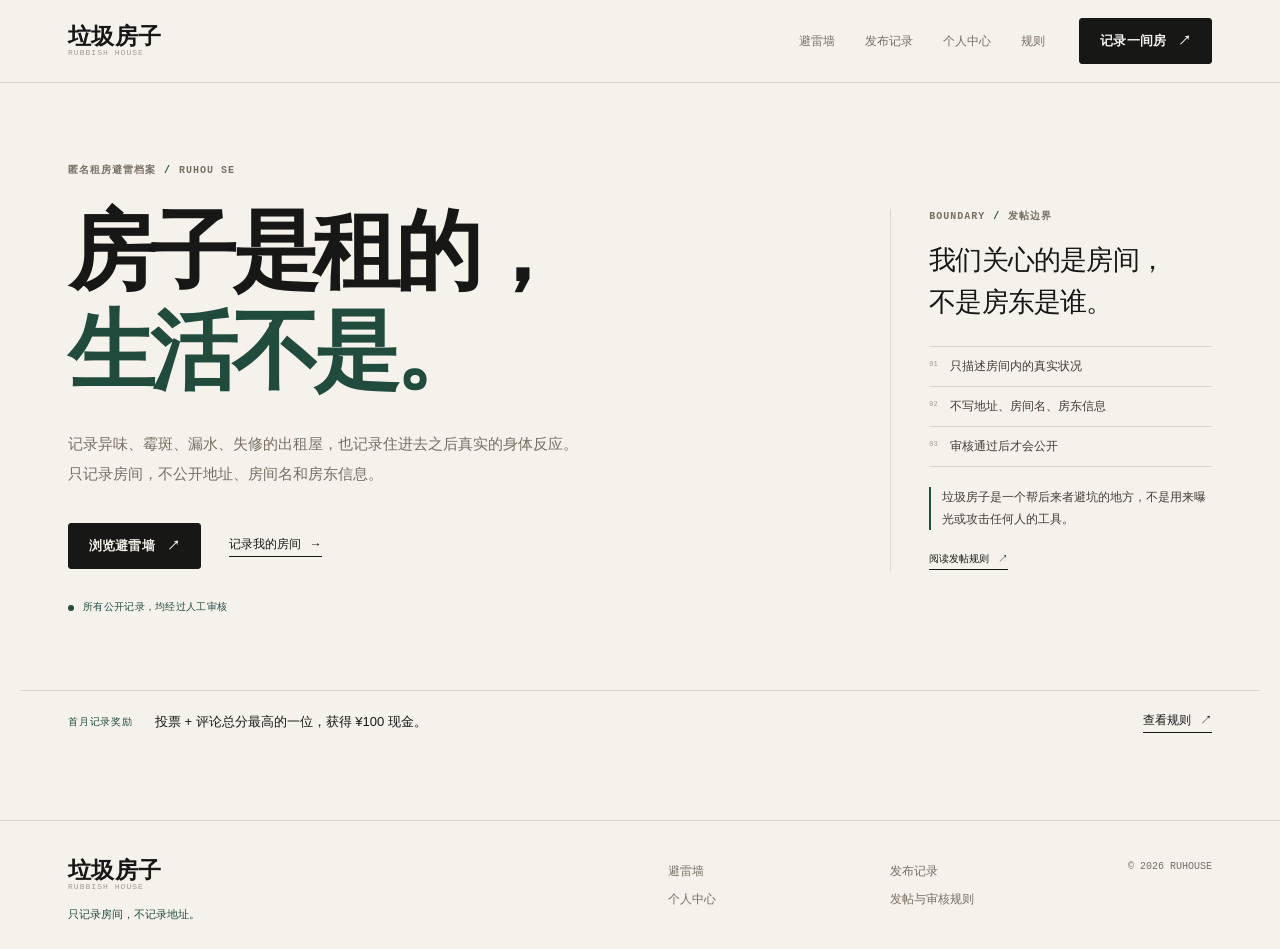
==== index.html @ 0575cf6c "Add Rubbish House site" ====
<!doctype html>
<html lang="zh-CN">
<head>
  <meta charset="UTF-8">
  <meta name="viewport" content="width=device-width, initial-scale=1.0">
  <meta name="theme-color" content="#f5f2ec">
  <meta name="description" content="Rubbish House 垃圾房子：匿名租房避雷档案。只记录房间，不公开地址、房间名和房东信息。所有内容经管理员审核后公开。">
  <title>垃圾房子 Rubbish House｜租房避雷档案</title>
  <link rel="icon" type="image/svg+xml" href="assets/favicon.svg">
  <link rel="stylesheet" href="styles.css">
</head>
<body data-page="home">
  <div data-site-header></div>

  <main>
    <section class="home-hero home-hero--minimal shell">
      <div class="hero-copy">
        <p class="eyebrow">匿名租房避雷档案 <span>/</span> RUHOU SE</p>
        <h1 class="hero-title">房子是租的，<br><em>生活不是。</em></h1>
        <p class="hero-intro">记录异味、霉斑、漏水、失修的出租屋，也记录住进去之后真实的身体反应。只记录房间，不公开地址、房间名和房东信息。</p>
        <div class="hero-actions">
          <a class="btn btn--primary" href="wall.html">浏览避雷墙 <span aria-hidden="true">↗</span></a>
          <a class="text-link" href="submit.html">记录我的房间 <span aria-hidden="true">→</span></a>
        </div>
        <p class="hero-proof"><span class="dot"></span> 所有公开记录，均经过人工审核</p>
      </div>

      <aside class="hero-aside" aria-label="发帖边界">
        <p class="eyebrow">BOUNDARY <span>/</span> 发帖边界</p>
        <p class="hero-aside__lead">我们关心的是房间，<br>不是房东是谁。</p>
        <ul class="boundary-list">
          <li><span>01</span>只描述房间内的真实状况</li>
          <li><span>02</span>不写地址、房间名、房东信息</li>
          <li><span>03</span>审核通过后才会公开</li>
        </ul>
        <p class="hero-aside__note">垃圾房子是一个帮后来者避坑的地方，不是用来曝光或攻击任何人的工具。</p>
        <a class="text-link" href="rules.html">阅读发帖规则 <span aria-hidden="true">↗</span></a>
      </aside>
    </section>

    <section class="home-note shell">
      <p>首月记录奖励</p>
      <strong>投票 + 评论总分最高的一位，获得 ¥100 现金。</strong>
      <a class="text-link" href="rules.html">查看规则 <span aria-hidden="true">↗</span></a>
    </section>
  </main>

  <div data-site-footer></div>

  <script src="config.js"></script>
  <script src="assets/vendor/supabase.js"></script>
  <script type="module" src="js/home.js"></script>
</body>
</html>
---- styles.css ----
/* =========================================================
   Rubbish House — quiet editorial system
   ========================================================= */

:root {
  --paper: #f5f2ec;
  --paper-deep: #ece7de;
  --surface: #fbf9f4;
  --surface-strong: #ffffff;
  --ink: #171716;
  --ink-soft: #403d37;
  --muted: #776f62;
  --faint: #a29a8c;
  --line: #ded8cc;
  --line-strong: #bdb4a5;
  --pine: #214b3d;
  --pine-deep: #173a2f;
  --pine-soft: #e7eee8;
  --amber: #7b5d22;
  --amber-soft: #f3ecd9;
  --rust: #9a3d2b;
  --rust-soft: #f6e7e1;
  --font-display: "STZhongsong", "Songti SC", "Noto Serif SC", "Source Han Serif SC", "SimSun", serif;
  --font-sans: "Noto Sans SC", "PingFang SC", "Microsoft YaHei", "Hiragino Sans GB", sans-serif;
  --font-mono: "SFMono-Regular", Consolas, "Liberation Mono", monospace;
  --max: 1240px;
  --gutter: clamp(20px, 4vw, 48px);
  --radius: 3px;
}

*,
*::before,
*::after {
  box-sizing: border-box;
}

html {
  scroll-behavior: smooth;
  scroll-padding-top: 110px;
}

body {
  margin: 0;
  background: var(--paper);
  color: var(--ink);
  font-family: var(--font-sans);
  font-size: 15px;
  line-height: 1.75;
  -webkit-font-smoothing: antialiased;
  text-rendering: optimizeLegibility;
}

body::selection {
  background: var(--pine);
  color: var(--paper);
}

h1,
h2,
h3,
h4,
p,
figure {
  margin: 0;
}

h1,
h2,
h3 {
  font-family: var(--font-display);
  font-weight: 600;
  letter-spacing: -0.035em;
}

a {
  color: inherit;
  text-decoration: none;
}

button,
input,
textarea,
select {
  font: inherit;
  color: inherit;
}

button {
  cursor: pointer;
}

button:disabled {
  cursor: not-allowed;
}

img {
  display: block;
  max-width: 100%;
}

[hidden] {
  display: none !important;
}

:focus-visible {
  outline: 2px solid var(--pine);
  outline-offset: 3px;
}

::selection {
  background: var(--pine);
  color: var(--paper);
}

.shell {
  width: 100%;
  max-width: var(--max);
  margin: 0 auto;
  padding-right: var(--gutter);
  padding-left: var(--gutter);
}

.page {
  padding-top: clamp(44px, 5vw, 72px);
  padding-bottom: clamp(76px, 8vw, 120px);
}

.eyebrow {
  display: flex;
  flex-wrap: wrap;
  align-items: center;
  gap: 8px;
  color: var(--muted);
  font-family: var(--font-mono);
  font-size: 9px;
  font-weight: 600;
  letter-spacing: 0.12em;
  line-height: 1.5;
  text-transform: uppercase;
}

.eyebrow span {
  color: var(--line-strong);
}

.muted-text {
  color: var(--muted);
}

.dot {
  display: inline-block;
  width: 6px;
  height: 6px;
  border-radius: 50%;
  background: var(--pine);
}

/* ---------------------------------------------------------
   Header
   --------------------------------------------------------- */

.site-header {
  position: sticky;
  top: 0;
  z-index: 50;
  border-bottom: 1px solid var(--line);
  background: rgba(245, 242, 236, 0.94);
  -webkit-backdrop-filter: blur(14px);
  backdrop-filter: blur(14px);
}

.header-inner {
  display: flex;
  min-height: 82px;
  align-items: center;
  gap: 34px;
}

.brand {
  display: inline-flex;
  flex: 0 0 auto;
  flex-direction: column;
  gap: 1px;
  line-height: 1;
}

.brand-cn {
  font-family: var(--font-display);
  font-size: 23px;
  font-weight: 600;
  letter-spacing: 0.02em;
}

.brand-en {
  color: var(--faint);
  font-family: var(--font-mono);
  font-size: 7px;
  font-weight: 500;
  letter-spacing: 0.13em;
}

.site-nav {
  display: flex;
  align-items: center;
  gap: 30px;
  margin-left: auto;
}

.nav-link {
  position: relative;
  padding: 10px 0;
  color: var(--muted);
  font-size: 12px;
  font-weight: 500;
  line-height: 1;
  transition: color 0.2s ease;
}

.nav-link::after {
  content: "";
  position: absolute;
  right: 0;
  bottom: 1px;
  left: 0;
  height: 1px;
  background: var(--pine);
  transform: scaleX(0);
  transform-origin: left;
  transition: transform 0.2s ease;
}

.nav-link:hover,
.nav-link.is-active {
  color: var(--ink);
}

.nav-link:hover::after,
.nav-link.is-active::after {
  transform: scaleX(1);
}

.header-action {
  min-height: 39px;
  padding: 0 15px;
  gap: 8px;
  border-radius: 2px;
  font-size: 11.5px;
}

/* ---------------------------------------------------------
   Buttons + links
   --------------------------------------------------------- */

.btn {
  display: inline-flex;
  min-height: 46px;
  align-items: center;
  justify-content: center;
  gap: 12px;
  padding: 0 20px;
  border: 1px solid var(--ink);
  border-radius: var(--radius);
  background: transparent;
  color: var(--ink);
  font-family: var(--font-sans);
  font-size: 12.5px;
  font-weight: 600;
  letter-spacing: 0.01em;
  line-height: 1;
  white-space: nowrap;
  transition: background-color 0.2s ease, border-color 0.2s ease, color 0.2s ease;
}

.btn:hover {
  border-color: var(--pine);
  background: var(--pine);
  color: var(--paper);
}

.btn--primary {
  border-color: var(--ink);
  background: var(--ink);
  color: var(--paper);
}

.btn--primary:hover {
  border-color: var(--pine);
  background: var(--pine);
}

.btn--outline {
  border-color: var(--line-strong);
  background: transparent;
}

.btn--outline:hover {
  border-color: var(--ink);
  background: var(--ink);
  color: var(--paper);
}

.btn--danger {
  border-color: var(--rust);
  background: var(--rust);
  color: #fff;
}

.btn--danger:hover {
  border-color: #80301f;
  background: #80301f;
}

.btn--small {
  min-height: 35px;
  padding: 0 14px;
  font-size: 11px;
}

.btn--full {
  width: 100%;
}

.btn:disabled {
  opacity: 0.42;
}

.text-link {
  display: inline-flex;
  align-items: center;
  gap: 9px;
  padding-bottom: 3px;
  border-bottom: 1px solid var(--ink);
  color: var(--ink);
  font-size: 12px;
  font-weight: 500;
  line-height: 1.5;
  transition: gap 0.2s ease, border-color 0.2s ease, color 0.2s ease;
}

.text-link:hover {
  gap: 13px;
  border-color: var(--pine);
  color: var(--pine);
}

.text-button {
  padding: 0;
  border: 0;
  background: transparent;
  color: var(--muted);
  font-size: 11.5px;
  line-height: 1.5;
  text-decoration: underline;
  text-underline-offset: 4px;
  transition: color 0.2s ease;
}

.text-button:hover {
  color: var(--ink);
}

.icon-button {
  display: grid;
  width: 36px;
  height: 36px;
  place-items: center;
  padding: 0;
  border: 1px solid var(--line);
  border-radius: 50%;
  background: transparent;
  color: var(--ink);
  font-size: 10px;
  line-height: 1;
}

.icon-button:hover {
  border-color: var(--ink);
  background: var(--ink);
  color: var(--paper);
}

/* ---------------------------------------------------------
   Shared page heading
   --------------------------------------------------------- */

.page-heading {
  display: grid;
  grid-template-columns: minmax(0, 1fr) 300px;
  gap: clamp(36px, 7vw, 100px);
  align-items: end;
  padding-bottom: 38px;
  border-bottom: 1px solid var(--line);
}

.page-heading h1 {
  margin: 18px 0 20px;
  font-size: clamp(46px, 6vw, 76px);
  line-height: 1.08;
  letter-spacing: -0.045em;
}

.page-intro {
  max-width: 570px;
  color: var(--muted);
  font-size: 13.5px;
  line-height: 1.95;
}

.page-side-note {
  padding: 4px 0 4px 20px;
  border-left: 1px solid var(--line-strong);
}

.page-side-note > p {
  margin-bottom: 8px;
  color: var(--faint);
  font-family: var(--font-mono);
  font-size: 9px;
  letter-spacing: 0.08em;
}

.page-side-note strong {
  display: block;
  margin-bottom: 16px;
  color: var(--ink);
  font-size: 12.5px;
  font-weight: 500;
  line-height: 1.7;
}

.page-side-note .text-link {
  font-size: 11px;
}

.back-link {
  display: inline-flex;
  align-items: center;
  gap: 8px;
  margin-bottom: 40px;
  color: var(--muted);
  font-size: 11.5px;
  transition: color 0.2s ease;
}

.back-link:hover {
  color: var(--ink);
}

/* ---------------------------------------------------------
   Home
   --------------------------------------------------------- */

.home-hero {
  display: grid;
  min-height: calc(100vh - 83px - 210px);
  grid-template-columns: minmax(0, 1.25fr) minmax(280px, 0.55fr);
  align-items: center;
  gap: clamp(40px, 7vw, 100px);
  padding-top: clamp(44px, 6vw, 78px);
  padding-bottom: clamp(44px, 6vw, 70px);
}

.hero-copy {
  min-width: 0;
  max-width: 820px;
}

.hero-title {
  max-width: 700px;
  margin: 24px 0 28px;
  font-size: clamp(56px, 6.8vw, 92px);
  font-weight: 600;
  letter-spacing: -0.06em;
  line-height: 1.14;
}

.hero-title em {
  color: var(--pine);
  font-style: normal;
}

.hero-intro {
  max-width: 520px;
  color: var(--muted);
  font-size: 14.5px;
  line-height: 2;
}

.hero-actions {
  display: flex;
  flex-wrap: wrap;
  align-items: center;
  gap: 28px;
  margin-top: 34px;
}

.hero-proof {
  display: flex;
  align-items: center;
  gap: 9px;
  margin-top: 30px;
  color: var(--faint);
  font-family: var(--font-mono);
  font-size: 9px;
  letter-spacing: 0.03em;
}

.hero-figure {
  width: 100%;
  max-width: 500px;
  justify-self: end;
}

.hero-image {
  overflow: hidden;
  aspect-ratio: 4 / 4.7;
  border: 1px solid var(--line-strong);
  background: var(--paper-deep);
}

.hero-image img {
  width: 100%;
  height: 100%;
  object-fit: cover;
  object-position: 35% center;
  filter: saturate(0.68) contrast(1.02) brightness(1.04);
}

.hero-figure figcaption {
  display: flex;
  justify-content: space-between;
  gap: 20px;
  padding-top: 13px;
  color: var(--faint);
  font-family: var(--font-mono);
  font-size: 7.5px;
  letter-spacing: 0.02em;
  line-height: 1.6;
}

.principles {
  display: grid;
  grid-template-columns: repeat(3, minmax(0, 1fr));
  gap: clamp(28px, 5vw, 70px);
  padding-top: 50px;
  padding-bottom: 58px;
  border-top: 1px solid var(--line);
}

.principle {
  padding-top: 16px;
  border-top: 1px solid var(--ink);
}

.principle-number {
  display: block;
  margin-bottom: 22px;
  color: var(--pine);
  font-family: var(--font-mono);
  font-size: 9px;
  letter-spacing: 0.08em;
}

.principle h2 {
  margin-bottom: 10px;
  font-size: 22px;
  font-weight: 600;
}

.principle p {
  max-width: 320px;
  color: var(--muted);
  font-size: 12px;
  line-height: 1.9;
}

.home-note {
  display: flex;
  flex-wrap: wrap;
  align-items: center;
  gap: 14px 22px;
  padding-top: 20px;
  padding-bottom: 22px;
  border-top: 1px solid var(--line);
}

.home-note p {
  color: var(--faint);
  font-family: var(--font-mono);
  font-size: 9px;
  letter-spacing: 0.08em;
}

.home-note strong {
  color: var(--ink);
  font-size: 12px;
  font-weight: 500;
}

.home-note .text-link {
  margin-left: auto;
  font-size: 10.5px;
}

/* ---------------------------------------------------------
   Wall
   --------------------------------------------------------- */

.page-heading--wall {
  grid-template-columns: minmax(0, 1fr) 270px;
}

.wall-section {
  margin-top: 24px;
}

.wall-toolbar {
  display: flex;
  align-items: center;
  justify-content: space-between;
  gap: 20px;
  padding: 12px 0 14px;
  border-bottom: 1px solid var(--line);
}

.tabs {
  display: flex;
  flex-wrap: wrap;
  align-items: center;
  gap: 24px;
}

.tab {
  display: inline-flex;
  align-items: baseline;
  gap: 7px;
  padding: 4px 0;
  border: 0;
  border-bottom: 1px solid transparent;
  background: transparent;
  color: var(--muted);
  font-size: 11.5px;
  font-weight: 500;
  line-height: 1.5;
  transition: color 0.2s ease, border-color 0.2s ease;
}

.tab span {
  color: var(--faint);
  font-family: var(--font-mono);
  font-size: 8px;
}

.tab:hover {
  color: var(--ink);
}

.tab.is-active {
  border-color: var(--ink);
  color: var(--ink);
}

.wall-count {
  color: var(--faint);
  font-family: var(--font-mono);
  font-size: 9px;
  letter-spacing: 0.02em;
  white-space: nowrap;
}

.post-grid {
  display: grid;
  grid-template-columns: repeat(3, minmax(0, 1fr));
  gap: 28px 24px;
  margin-top: 30px;
}

.post-card {
  display: flex;
  min-width: 0;
  flex-direction: column;
  overflow: hidden;
  border: 1px solid var(--line);
  border-radius: var(--radius);
  background: var(--surface);
  transition: border-color 0.25s ease, transform 0.25s ease;
}

.post-card:hover {
  border-color: var(--ink);
  transform: translateY(-2px);
}

.post-card__image {
  overflow: hidden;
  aspect-ratio: 4 / 3;
  border-bottom: 1px solid var(--line);
  background: var(--paper-deep);
}

.post-card__image img {
  width: 100%;
  height: 100%;
  object-fit: cover;
  filter: saturate(0.82) contrast(1.02);
  transition: transform 0.65s cubic-bezier(0.2, 0.8, 0.2, 1);
}

.post-card:hover .post-card__image img {
  transform: scale(1.025);
}

.post-card__body {
  display: flex;
  flex: 1;
  flex-direction: column;
  padding: 17px 17px 15px;
}

.post-card__meta {
  display: flex;
  align-items: center;
  justify-content: space-between;
  gap: 12px;
  color: var(--faint);
  font-family: var(--font-mono);
  font-size: 7.5px;
  letter-spacing: 0.02em;
  line-height: 1.5;
}

.post-card__title {
  margin: 12px 0 8px;
  font-size: clamp(19px, 1.8vw, 23px);
  line-height: 1.35;
  letter-spacing: -0.035em;
}

.post-card__summary {
  display: -webkit-box;
  overflow: hidden;
  margin-bottom: 15px;
  color: var(--muted);
  font-size: 11.5px;
  line-height: 1.8;
  -webkit-box-orient: vertical;
  -webkit-line-clamp: 3;
}

.tag-list {
  display: flex;
  flex-wrap: wrap;
  gap: 5px;
}

.tag {
  display: inline-block;
  padding: 3px 7px;
  border: 1px solid var(--line);
  border-radius: 20px;
  color: var(--muted);
  font-size: 8.5px;
  line-height: 1.5;
  white-space: nowrap;
}

.post-card__footer {
  display: flex;
  align-items: center;
  gap: 14px;
  margin-top: auto;
  padding-top: 13px;
  border-top: 1px solid var(--line);
  color: var(--faint);
  font-family: var(--font-mono);
  font-size: 8px;
}

.post-card__arrow {
  margin-left: auto;
  color: var(--ink);
  font-size: 12px;
}

.pagination {
  display: flex;
  flex-wrap: wrap;
  align-items: center;
  justify-content: center;
  gap: 6px;
  margin-top: 44px;
  padding-top: 22px;
  border-top: 1px solid var(--line);
}

.page-button {
  min-width: 32px;
  height: 32px;
  padding: 0 9px;
  border: 1px solid transparent;
  border-radius: 2px;
  background: transparent;
  color: var(--muted);
  font-family: var(--font-mono);
  font-size: 9px;
}

.page-button:hover {
  border-color: var(--line-strong);
  color: var(--ink);
}

.page-button.is-current {
  border-color: var(--ink);
  color: var(--ink);
}

.page-button:disabled {
  opacity: 0.3;
}

/* ---------------------------------------------------------
   Loading / empty / error
   --------------------------------------------------------- */

.loader {
  display: inline-block;
  width: 18px;
  height: 18px;
  border: 1px solid var(--line-strong);
  border-top-color: var(--pine);
  border-radius: 50%;
  animation: spin 0.8s linear infinite;
}

.wall-state,
.member-state,
.admin-state,
.submit-state,
.article-state {
  display: flex;
  min-height: 180px;
  align-items: center;
  justify-content: center;
  gap: 10px;
  color: var(--muted);
  font-size: 11.5px;
  text-align: center;
}

.empty-state {
  display: flex;
  min-height: 340px;
  flex-direction: column;
  align-items: center;
  justify-content: center;
  gap: 12px;
  padding: 50px 24px;
  border: 1px solid var(--line);
  border-radius: var(--radius);
  background: rgba(251, 249, 244, 0.55);
  text-align: center;
}

.empty-state h2 {
  margin-top: 8px;
  font-size: clamp(28px, 3.4vw, 40px);
  line-height: 1.25;
}

.empty-state p:not(.eyebrow) {
  max-width: 420px;
  color: var(--muted);
  font-size: 12px;
}

.empty-state .btn {
  margin-top: 14px;
}

.empty-state--compact {
  min-height: 260px;
}

.page-error {
  display: flex;
  max-width: 560px;
  flex-direction: column;
  align-items: flex-start;
  gap: 13px;
  margin: 60px auto;
  padding: 32px;
  border: 1px solid var(--line);
  background: var(--surface);
}

.page-error h1,
.page-error h2 {
  font-size: clamp(28px, 3.5vw, 40px);
  line-height: 1.3;
}

.page-error p:not(.eyebrow) {
  color: var(--muted);
  font-size: 12.5px;
}

.page-error .btn {
  margin-top: 8px;
}

.page-error--quiet {
  margin: 0;
}

.error-actions {
  display: flex;
  flex-wrap: wrap;
  align-items: center;
  gap: 22px;
  margin-top: 8px;
}

.status {
  display: inline-flex;
  align-items: center;
  gap: 5px;
  padding: 3px 7px;
  border: 1px solid currentColor;
  border-radius: 20px;
  font-family: var(--font-sans);
  font-size: 8.5px;
  font-weight: 500;
  line-height: 1.5;
  white-space: nowrap;
}

.status i {
  display: inline-block;
  width: 4px;
  height: 4px;
  border-radius: 50%;
  background: currentColor;
}

.status--pending {
  color: var(--amber);
  background: var(--amber-soft);
  border-color: #dfcfaa;
}

.status--approved {
  color: var(--pine);
  background: var(--pine-soft);
  border-color: #c5d5c8;
}

.status--rejected {
  color: var(--rust);
  background: var(--rust-soft);
  border-color: #e0c1b8;
}

/* ---------------------------------------------------------
   Article
   --------------------------------------------------------- */

.article-page {
  max-width: 1140px;
}

.article-state {
  min-height: 300px;
}

.article-header {
  max-width: 830px;
  margin-bottom: 36px;
}

.article-kicker {
  display: flex;
  align-items: center;
  gap: 16px;
  margin-bottom: 20px;
}

.article-number {
  color: var(--faint);
  font-family: var(--font-mono);
  font-size: 8px;
  letter-spacing: 0.06em;
}

.article-header h1 {
  margin: 0 0 18px;
  font-size: clamp(38px, 5.2vw, 64px);
  line-height: 1.16;
  letter-spacing: -0.05em;
}

.article-meta {
  display: flex;
  flex-wrap: wrap;
  gap: 8px 20px;
  color: var(--faint);
  font-family: var(--font-mono);
  font-size: 8px;
  letter-spacing: 0.01em;
}

.article-layout {
  display: grid;
  grid-template-columns: minmax(0, 1fr) 276px;
  align-items: start;
  gap: clamp(36px, 6vw, 74px);
}

.article-content {
  min-width: 0;
}

.article-figure {
  margin-bottom: 34px;
}

.article-main-image {
  overflow: hidden;
  aspect-ratio: 3 / 2;
  border: 1px solid var(--line-strong);
  background: var(--paper-deep);
}

.article-main-image img {
  width: 100%;
  height: 100%;
  object-fit: cover;
  filter: saturate(0.8) contrast(1.02);
}

.article-thumbs {
  display: flex;
  gap: 7px;
  margin-top: 7px;
}

.article-thumb {
  width: 58px;
  height: 46px;
  overflow: hidden;
  padding: 0;
  border: 1px solid var(--line);
  border-radius: 1px;
  background: var(--paper-deep);
  opacity: 0.6;
}

.article-thumb.is-active {
  border-color: var(--ink);
  opacity: 1;
}

.article-thumb:hover {
  opacity: 1;
}

.article-thumb img {
  width: 100%;
  height: 100%;
  object-fit: cover;
}

.article-figure figcaption {
  margin-top: 10px;
  color: var(--faint);
  font-family: var(--font-mono);
  font-size: 7.5px;
  letter-spacing: 0.03em;
}

.article-copy {
  margin: 28px 0;
  color: var(--ink-soft);
  font-size: 15px;
  line-height: 2.1;
}

.article-copy + .tag-list {
  margin-bottom: 26px;
}

.article-aside {
  position: sticky;
  top: 110px;
}

.article-action-card {
  padding: 22px;
  border: 1px solid var(--line);
  background: var(--surface);
}

.article-action-card > .eyebrow {
  margin-bottom: 16px;
}

.vote-button {
  display: flex;
  width: 100%;
  align-items: center;
  gap: 9px;
  padding: 10px 12px;
  border: 1px solid var(--ink);
  border-radius: 2px;
  background: transparent;
  color: var(--ink);
  font-size: 11px;
  font-weight: 500;
  text-align: left;
  transition: background-color 0.2s ease, color 0.2s ease;
}

.vote-button:hover {
  background: var(--ink);
  color: var(--paper);
}

.vote-button.is-voted,
.vote-button:disabled {
  background: var(--pine);
  border-color: var(--pine);
  color: var(--paper);
  opacity: 1;
}

.vote-button__icon {
  font-size: 14px;
  line-height: 1;
}

.vote-button [data-vote-count] {
  margin-left: auto;
  font-family: var(--font-mono);
  font-size: 9px;
}

.article-action-row {
  display: flex;
  align-items: center;
  justify-content: space-between;
  gap: 10px;
  margin-top: 15px;
  color: var(--muted);
  font-size: 10px;
}

.article-action-row a {
  text-decoration: underline;
  text-underline-offset: 3px;
}

.article-action-card > .text-link {
  display: inline-flex;
  margin-top: 22px;
  font-size: 10.5px;
}

.aside-note {
  margin-top: 14px;
  color: var(--faint);
  font-size: 9.5px;
  line-height: 1.75;
}

.comments-section {
  margin-top: 60px;
  padding-top: 30px;
  border-top: 1px solid var(--line);
}

.comments-heading {
  display: flex;
  align-items: flex-end;
  justify-content: space-between;
  gap: 20px;
  margin-bottom: 22px;
}

.comments-heading h2 {
  margin-top: 8px;
  font-size: clamp(28px, 3.2vw, 38px);
  line-height: 1.25;
}

.comments-count {
  color: var(--faint);
  font-family: var(--font-mono);
  font-size: 8px;
  white-space: nowrap;
}

.comment-list {
  max-width: 760px;
}

.comment {
  display: grid;
  grid-template-columns: 28px minmax(0, 1fr);
  gap: 12px;
  padding: 18px 0;
  border-top: 1px solid var(--line);
}

.comment__mark {
  display: grid;
  width: 26px;
  height: 26px;
  place-items: center;
  border: 1px solid var(--line-strong);
  border-radius: 50%;
  color: var(--muted);
  font-size: 8px;
}

.comment__meta {
  display: flex;
  flex-wrap: wrap;
  align-items: baseline;
  gap: 9px;
  margin-bottom: 4px;
}

.comment__meta strong {
  font-size: 10px;
  font-weight: 500;
}

.comment__meta span {
  color: var(--faint);
  font-family: var(--font-mono);
  font-size: 7px;
}

.comment__body > p {
  color: var(--ink-soft);
  font-size: 12px;
  line-height: 1.85;
  word-break: break-word;
}

.comment-form {
  max-width: 760px;
  margin-top: 28px;
  padding: 22px;
  border: 1px solid var(--line);
  background: var(--surface);
}

.comment-form > label {
  display: block;
  margin-bottom: 9px;
  color: var(--ink);
  font-size: 11px;
  font-weight: 500;
}

.comment-form textarea {
  display: block;
  width: 100%;
  min-height: 100px;
  padding: 11px 12px;
  resize: vertical;
  border: 1px solid var(--line);
  border-radius: 2px;
  outline: none;
  background: var(--paper);
  color: var(--ink);
  font-size: 12px;
  line-height: 1.8;
}

.comment-form textarea:focus {
  border-color: var(--ink);
}

.comment-form__footer {
  display: flex;
  align-items: center;
  justify-content: space-between;
  gap: 16px;
  margin-top: 10px;
}

.char-count {
  color: var(--faint);
  font-family: var(--font-mono);
  font-size: 8px;
}

.form-hint {
  color: var(--muted);
  font-size: 10px;
  line-height: 1.7;
}

.form-hint--error {
  margin: 7px 0;
  color: var(--rust);
}

/* ---------------------------------------------------------
   Submit
   --------------------------------------------------------- */

.submit-page {
  max-width: 1180px;
}

.review-banner {
  display: flex;
  flex-wrap: wrap;
  gap: 8px 18px;
  margin-top: 26px;
  padding: 15px 18px;
  border-left: 2px solid var(--line-strong);
  background: var(--surface);
  font-size: 11px;
  line-height: 1.8;
}

.review-banner strong {
  color: var(--ink);
  font-weight: 600;
}

.review-banner span {
  color: var(--muted);
}

.review-banner--neutral,
.review-banner--pending {
  border-left-color: var(--amber);
  background: var(--amber-soft);
}

.review-banner--approved {
  border-left-color: var(--pine);
  background: var(--pine-soft);
}

.review-banner--rejected {
  border-left-color: var(--rust);
  background: var(--rust-soft);
}

.submit-state {
  min-height: 320px;
}

.editor-form {
  display: grid;
  grid-template-columns: minmax(0, 0.94fr) minmax(0, 1.06fr);
  gap: clamp(40px, 6vw, 80px);
  margin-top: 38px;
}

.editor-media,
.editor-fields {
  min-width: 0;
}

.section-line {
  display: flex;
  align-items: flex-start;
  justify-content: space-between;
  gap: 18px;
  margin-bottom: 22px;
}

.section-line h2 {
  margin-top: 7px;
  font-size: clamp(25px, 2.8vw, 33px);
  line-height: 1.25;
}

.required {
  padding: 3px 6px;
  border: 1px solid var(--line-strong);
  border-radius: 20px;
  color: var(--muted);
  font-family: var(--font-mono);
  font-size: 7px;
  letter-spacing: 0.04em;
  white-space: nowrap;
}

.required-label {
  color: var(--faint);
  font-family: var(--font-mono);
  font-size: 7.5px;
  letter-spacing: 0.05em;
  white-space: nowrap;
}

.dropzone {
  display: flex;
  min-height: 360px;
  flex-direction: column;
  align-items: center;
  justify-content: center;
  padding: 16px;
  border: 1px dashed var(--line-strong);
  border-radius: var(--radius);
  background: rgba(251, 249, 244, 0.64);
  cursor: pointer;
  transition: border-color 0.2s ease, background-color 0.2s ease;
}

.dropzone:hover,
.dropzone.is-dragging {
  border-color: var(--pine);
  background: var(--pine-soft);
}

.dropzone.has-images {
  min-height: 0;
  align-items: stretch;
  justify-content: flex-start;
  cursor: default;
}

.dropzone__empty {
  display: flex;
  flex-direction: column;
  align-items: center;
  gap: 9px;
  padding: 28px 10px;
  text-align: center;
}

.dropzone__plus {
  display: grid;
  width: 40px;
  height: 40px;
  place-items: center;
  margin-bottom: 8px;
  border: 1px solid var(--line-strong);
  border-radius: 50%;
  color: var(--pine);
  font-size: 18px;
  font-weight: 300;
}

.dropzone__empty strong {
  color: var(--ink);
  font-size: 12px;
  font-weight: 500;
}

.dropzone__empty > span:last-child {
  color: var(--faint);
  font-size: 9px;
}

.image-grid {
  display: grid;
  width: 100%;
  grid-template-columns: repeat(2, minmax(0, 1fr));
  gap: 7px;
}

.image-tile {
  position: relative;
  overflow: hidden;
  aspect-ratio: 1 / 1;
  border: 1px solid var(--line);
  background: var(--paper-deep);
}

.image-tile img {
  width: 100%;
  height: 100%;
  object-fit: cover;
}

.image-tile.is-loading::after {
  content: "处理中";
  position: absolute;
  inset: 0;
  display: grid;
  place-items: center;
  background: rgba(23, 23, 22, 0.54);
  color: var(--paper);
  font-family: var(--font-mono);
  font-size: 8px;
}

.image-remove {
  position: absolute;
  top: 5px;
  right: 5px;
  display: grid;
  width: 23px;
  height: 23px;
  place-items: center;
  padding: 0;
  border: 1px solid rgba(255, 255, 255, 0.5);
  border-radius: 50%;
  background: rgba(23, 23, 22, 0.75);
  color: var(--paper);
  font-size: 13px;
  line-height: 1;
}

.image-remove:hover {
  background: var(--rust);
}

.image-index {
  position: absolute;
  bottom: 5px;
  left: 6px;
  color: rgba(255, 255, 255, 0.72);
  font-family: var(--font-mono);
  font-size: 7px;
}

.editor-media-footer {
  display: flex;
  align-items: center;
  justify-content: space-between;
  min-height: 36px;
  color: var(--faint);
  font-family: var(--font-mono);
  font-size: 8px;
}

.privacy-note {
  margin-top: 16px;
  padding: 14px 16px;
  border-left: 2px solid var(--pine);
  background: var(--pine-soft);
}

.privacy-note strong {
  display: block;
  margin-bottom: 3px;
  font-size: 10.5px;
  font-weight: 600;
}

.privacy-note p {
  color: var(--muted);
  font-size: 9.5px;
  line-height: 1.75;
}

.editor-fields {
  display: flex;
  flex-direction: column;
  gap: 18px;
}

.field {
  display: flex;
  flex-direction: column;
  gap: 7px;
}

.field--short {
  max-width: 210px;
}

.field__label {
  display: flex;
  align-items: baseline;
  justify-content: space-between;
  gap: 12px;
  color: var(--ink);
  font-size: 10.5px;
  font-weight: 500;
}

.field__label b {
  margin-left: 3px;
  color: var(--rust);
  font-size: 8px;
  font-weight: 400;
}

.field__label small {
  color: var(--faint);
  font-family: var(--font-mono);
  font-size: 7.5px;
  font-weight: 400;
}

.field input,
.field textarea,
.field select {
  width: 100%;
  padding: 10px 12px;
  border: 1px solid var(--line);
  border-radius: 2px;
  outline: none;
  background: var(--surface);
  color: var(--ink);
  font-size: 12px;
  line-height: 1.7;
  transition: border-color 0.2s ease;
}

.field input {
  height: 44px;
}

.field textarea {
  min-height: 150px;
  resize: vertical;
}

.field select {
  height: 44px;
  cursor: pointer;
}

.field input::placeholder,
.field textarea::placeholder {
  color: var(--faint);
  font-size: 10.5px;
}

.field input:focus,
.field textarea:focus,
.field select:focus {
  border-color: var(--ink);
}

.tag-picker {
  display: flex;
  flex-wrap: wrap;
  gap: 6px;
}

.tag-choice {
  padding: 6px 10px;
  border: 1px solid var(--line);
  border-radius: 20px;
  background: transparent;
  color: var(--muted);
  font-size: 9px;
  line-height: 1.4;
  transition: background-color 0.18s ease, border-color 0.18s ease, color 0.18s ease;
}

.tag-choice:hover {
  border-color: var(--line-strong);
  color: var(--ink);
}

.tag-choice.is-active {
  border-color: var(--pine);
  background: var(--pine);
  color: var(--paper);
}

.tag-choice.is-active::before {
  content: "✓";
  margin-right: 3px;
  font-size: 7px;
}

.privacy-check {
  padding: 13px 15px;
  border: 1px solid var(--line);
  background: var(--surface);
}

.privacy-check__head {
  display: flex;
  align-items: center;
  justify-content: space-between;
  gap: 12px;
}

.privacy-check__head strong {
  font-size: 10px;
  font-weight: 500;
}

.privacy-check__state {
  color: var(--faint);
  font-family: var(--font-mono);
  font-size: 7.5px;
}

.privacy-check p {
  margin-top: 4px;
  color: var(--muted);
  font-size: 9px;
  line-height: 1.7;
}

.privacy-check[data-state="warning"] {
  border-color: #dfc0b6;
  background: var(--rust-soft);
}

.privacy-check[data-state="warning"] .privacy-check__state {
  color: var(--rust);
}

.privacy-check[data-state="ok"] {
  border-color: #c8d7ca;
  background: var(--pine-soft);
}

.privacy-check[data-state="ok"] .privacy-check__state {
  color: var(--pine);
}

.confirm {
  display: grid;
  grid-template-columns: 16px minmax(0, 1fr);
  gap: 9px;
  align-items: start;
  color: var(--muted);
  font-size: 9px;
  line-height: 1.75;
  cursor: pointer;
  user-select: none;
}

.confirm input {
  position: absolute;
  width: 1px;
  height: 1px;
  opacity: 0;
}

.confirm__box {
  display: grid;
  width: 16px;
  height: 16px;
  place-items: center;
  margin-top: 1px;
  border: 1px solid var(--line-strong);
  border-radius: 1px;
  color: transparent;
  font-size: 10px;
  line-height: 1;
}

.confirm input:checked + .confirm__box {
  border-color: var(--pine);
  background: var(--pine);
  color: var(--paper);
}

.confirm input:focus-visible + .confirm__box {
  outline: 2px solid var(--pine);
  outline-offset: 2px;
}

.editor-actions {
  display: flex;
  align-items: center;
  justify-content: space-between;
  gap: 20px;
  margin-top: 4px;
  padding-top: 22px;
  border-top: 1px solid var(--line);
}

.editor-actions .btn {
  min-width: 150px;
}

/* ---------------------------------------------------------
   Personal center
   --------------------------------------------------------- */

.member-page {
  max-width: 1140px;
}

.identity-note {
  display: flex;
  align-items: center;
  gap: 12px;
  margin-top: 24px;
  padding: 13px 16px;
  border: 1px solid var(--line);
  background: var(--surface);
}

.identity-note__mark {
  display: grid;
  width: 24px;
  height: 24px;
  flex: 0 0 auto;
  place-items: center;
  border-radius: 50%;
  background: var(--paper-deep);
  color: var(--muted);
  font-size: 8px;
}

.identity-note p {
  color: var(--muted);
  font-size: 9.5px;
  line-height: 1.7;
}

.page-banner {
  display: flex;
  flex-wrap: wrap;
  gap: 6px 14px;
  margin-top: 20px;
  padding: 14px 16px;
  border-left: 2px solid var(--pine);
  background: var(--pine-soft);
  font-size: 10.5px;
  line-height: 1.8;
}

.page-banner strong {
  color: var(--pine-deep);
  font-weight: 600;
}

.page-banner span {
  color: var(--muted);
}

.member-toolbar {
  display: flex;
  align-items: center;
  justify-content: space-between;
  gap: 20px;
  margin-top: 36px;
  padding-bottom: 13px;
  border-bottom: 1px solid var(--line);
}

.my-posts {
  display: flex;
  flex-direction: column;
}

.my-post {
  display: block;
  padding: 24px 0;
  border-bottom: 1px solid var(--line);
}

.my-post__image {
  overflow: hidden;
  aspect-ratio: 4 / 3;
  border: 1px solid var(--line);
  background: var(--paper-deep);
}

.my-post__image img {
  width: 100%;
  height: 100%;
  object-fit: cover;
  filter: saturate(0.82);
}

.my-post__body {
  min-width: 0;
}

.my-post__topline {
  display: flex;
  align-items: center;
  gap: 12px;
  color: var(--faint);
  font-family: var(--font-mono);
  font-size: 7.5px;
}

.my-post h2 {
  margin: 11px 0 7px;
  font-size: clamp(22px, 2.5vw, 29px);
  line-height: 1.3;
}

.my-post h2 a:hover {
  color: var(--pine);
}

.my-post__summary {
  display: -webkit-box;
  overflow: hidden;
  margin-bottom: 13px;
  color: var(--muted);
  font-size: 11.5px;
  line-height: 1.8;
  -webkit-box-orient: vertical;
  -webkit-line-clamp: 2;
}

.review-note {
  display: flex;
  flex-wrap: wrap;
  gap: 6px 12px;
  margin: 12px 0;
  padding: 10px 12px;
  border-left: 2px solid var(--rust);
  background: var(--rust-soft);
  color: var(--muted);
  font-size: 9.5px;
  line-height: 1.7;
}

.review-note strong {
  color: var(--rust);
  font-weight: 500;
}

.my-post__footer {
  display: flex;
  flex-wrap: wrap;
  align-items: center;
  justify-content: space-between;
  gap: 12px;
  margin-top: 15px;
  padding-top: 12px;
  border-top: 1px solid var(--line);
  color: var(--faint);
  font-family: var(--font-mono);
  font-size: 7.5px;
}

.my-post__actions {
  display: flex;
  align-items: center;
  gap: 18px;
}

.my-post__actions .text-button {
  font-size: 10px;
}

.my-post__actions .text-link {
  font-size: 10px;
}

/* ---------------------------------------------------------
   Admin
   --------------------------------------------------------- */

.admin-page {
  max-width: 1160px;
}

.admin-auth {
  display: grid;
  grid-template-columns: minmax(0, 1fr) 390px;
  align-items: center;
  gap: clamp(50px, 9vw, 130px);
  min-height: 62vh;
}

.admin-auth__intro h1 {
  margin: 18px 0 18px;
  font-size: clamp(52px, 7vw, 82px);
  line-height: 1.07;
}

.admin-auth__intro > p:last-child {
  max-width: 460px;
  color: var(--muted);
  font-size: 13px;
  line-height: 1.95;
}

.admin-login {
  display: flex;
  flex-direction: column;
  gap: 16px;
  padding: 28px;
  border: 1px solid var(--line);
  background: var(--surface);
}

.admin-login__head {
  margin-bottom: 4px;
  padding-bottom: 15px;
  border-bottom: 1px solid var(--line);
}

.admin-login__head h2 {
  margin-bottom: 4px;
  font-family: var(--font-sans);
  font-size: 18px;
  font-weight: 600;
  letter-spacing: -0.02em;
}

.admin-login__head p {
  color: var(--muted);
  font-size: 9.5px;
}

.admin-login__note {
  color: var(--faint);
  font-size: 8px;
  line-height: 1.7;
}

.admin-heading {
  display: flex;
  align-items: flex-end;
  justify-content: space-between;
  gap: 24px;
  padding-bottom: 26px;
  border-bottom: 1px solid var(--line);
}

.admin-heading h1 {
  margin-top: 15px;
  font-size: clamp(44px, 5.8vw, 68px);
  line-height: 1.05;
}

.admin-identity {
  display: flex;
  align-items: center;
  gap: 18px;
  color: var(--faint);
  font-family: var(--font-mono);
  font-size: 8px;
}

.admin-stats {
  display: grid;
  grid-template-columns: repeat(3, minmax(0, 1fr));
  gap: 12px;
  margin-top: 22px;
}

.stat-card {
  display: flex;
  align-items: baseline;
  justify-content: space-between;
  gap: 15px;
  padding: 16px 18px;
  border: 1px solid var(--line);
  background: var(--surface);
}

.stat-card span {
  color: var(--muted);
  font-size: 9px;
}

.stat-card strong {
  font-family: var(--font-display);
  font-size: 32px;
  font-weight: 600;
  line-height: 1;
}

.admin-toolbar {
  display: flex;
  align-items: center;
  justify-content: space-between;
  gap: 20px;
  margin-top: 28px;
  padding-bottom: 11px;
  border-bottom: 1px solid var(--line);
}

.admin-state {
  min-height: 220px;
}

.review-list {
  display: flex;
  flex-direction: column;
}

.review-item {
  display: grid;
  grid-template-columns: 150px minmax(0, 1fr);
  gap: 22px;
  padding: 24px 0;
  border-bottom: 1px solid var(--line);
}

.review-item__photos {
  display: grid;
  max-height: 190px;
  grid-template-columns: repeat(2, minmax(0, 1fr));
  align-content: start;
  gap: 3px;
  overflow: hidden;
  background: var(--paper-deep);
}

.review-photo {
  display: block;
  overflow: hidden;
  aspect-ratio: 4 / 3;
  background: var(--paper-deep);
}

.review-photo img {
  width: 100%;
  height: 100%;
  object-fit: cover;
  transition: transform 0.2s ease;
}

.review-photo:hover img {
  transform: scale(1.02);
}

.review-photo--empty {
  grid-column: 1 / -1;
  display: grid;
  place-items: center;
  min-height: 150px;
  color: var(--faint);
  font-size: 9px;
}

.review-item__body {
  min-width: 0;
}

.review-item__topline {
  display: flex;
  flex-wrap: wrap;
  align-items: center;
  gap: 12px;
  color: var(--faint);
  font-family: var(--font-mono);
  font-size: 7.5px;
}

.review-item h2 {
  margin: 10px 0 6px;
  font-size: clamp(23px, 2.6vw, 31px);
  line-height: 1.3;
}

.review-item__meta {
  color: var(--faint);
  font-family: var(--font-mono);
  font-size: 7.5px;
  line-height: 1.6;
}

.review-item__meta span {
  margin: 0 5px;
  color: var(--line-strong);
}

.review-item__copy {
  margin: 13px 0;
  color: var(--ink-soft);
  font-size: 11.5px;
  line-height: 1.85;
  white-space: pre-wrap;
}

.review-item__actions {
  display: flex;
  flex-wrap: wrap;
  align-items: center;
  justify-content: space-between;
  gap: 14px;
  margin-top: 15px;
  padding-top: 13px;
  border-top: 1px solid var(--line);
}

.review-item__counts {
  color: var(--faint);
  font-family: var(--font-mono);
  font-size: 7.5px;
}

.review-buttons {
  display: flex;
  gap: 8px;
}

.review-buttons .btn {
  min-width: 62px;
}

/* ---------------------------------------------------------
   Dialog
   --------------------------------------------------------- */

.dialog {
  width: min(540px, calc(100vw - 32px));
  max-width: none;
  padding: 0;
  border: 0;
  background: transparent;
  color: var(--ink);
}

.dialog::backdrop {
  background: rgba(17, 17, 16, 0.58);
  -webkit-backdrop-filter: blur(5px);
  backdrop-filter: blur(5px);
}

.dialog__panel {
  padding: 26px;
  border: 1px solid var(--line-strong);
  background: var(--paper);
  box-shadow: 10px 10px 0 rgba(23, 23, 22, 0.14);
}

.dialog__head {
  display: flex;
  align-items: flex-start;
  justify-content: space-between;
  gap: 20px;
  padding-bottom: 18px;
  border-bottom: 1px solid var(--line);
}

.dialog__head h2 {
  margin-top: 7px;
  font-size: 30px;
  line-height: 1.2;
}

.dialog__intro {
  margin: 17px 0;
  color: var(--ink);
  font-family: var(--font-display);
  font-size: 21px;
  line-height: 1.4;
}

.dialog__actions {
  display: flex;
  justify-content: flex-end;
  gap: 10px;
  margin-top: 20px;
}

/* ---------------------------------------------------------
   Rules
   --------------------------------------------------------- */

.rules-page {
  max-width: 1120px;
}

.rules-page .page-heading h1 {
  font-size: clamp(42px, 5.2vw, 66px);
}

.rules-layout {
  display: grid;
  grid-template-columns: 160px minmax(0, 1fr);
  gap: clamp(36px, 7vw, 100px);
  margin-top: 42px;
}

.rules-index {
  position: sticky;
  top: 112px;
  display: flex;
  flex-direction: column;
  align-items: flex-start;
  align-self: start;
  gap: 10px;
}

.rules-index > span {
  margin-bottom: 8px;
  color: var(--faint);
  font-family: var(--font-mono);
  font-size: 8px;
  letter-spacing: 0.1em;
}

.rules-index a {
  color: var(--muted);
  font-size: 10.5px;
  transition: color 0.2s ease;
}

.rules-index a:hover {
  color: var(--ink);
}

.rules-content section {
  display: grid;
  grid-template-columns: 48px minmax(0, 1fr);
  gap: 20px;
  padding: 32px 0;
  border-top: 1px solid var(--line);
}

.section-number {
  color: var(--pine);
  font-family: var(--font-mono);
  font-size: 9px;
  line-height: 1.8;
}

.rules-content h2 {
  margin-bottom: 12px;
  font-size: clamp(28px, 3.2vw, 40px);
  line-height: 1.25;
}

.rules-content p {
  max-width: 690px;
  margin-bottom: 10px;
  color: var(--muted);
  font-size: 12.5px;
  line-height: 1.95;
}

.rules-content p:last-child {
  margin-bottom: 0;
}

.rules-content .status {
  vertical-align: 1px;
}

/* ---------------------------------------------------------
   Footer
   --------------------------------------------------------- */

.site-footer {
  margin-top: 64px;
  padding: 38px 0 24px;
  border-top: 1px solid var(--line);
  background: transparent;
  color: var(--ink);
}

.footer-inner {
  display: grid;
  grid-template-columns: minmax(0, 1.2fr) minmax(200px, 0.9fr) auto;
  gap: 40px;
  align-items: start;
}

.brand--footer .brand-cn {
  color: var(--ink);
}

.brand--footer .brand-en {
  color: var(--faint);
}

.footer-brand p {
  max-width: 260px;
  margin-top: 14px;
  color: var(--muted);
  font-size: 10px;
  line-height: 1.8;
}

.footer-nav {
  display: grid;
  grid-template-columns: repeat(2, minmax(0, 1fr));
  gap: 9px 24px;
  padding-top: 3px;
}

.footer-nav a {
  color: var(--muted);
  font-size: 10.5px;
  line-height: 1.7;
  transition: color 0.2s ease;
}

.footer-nav a:hover {
  color: var(--ink);
}

.footer-meta {
  display: flex;
  flex-direction: column;
  align-items: flex-end;
  gap: 12px;
  color: var(--faint);
  font-family: var(--font-mono);
  font-size: 7.5px;
  line-height: 1.6;
  text-align: right;
}

.footer-meta a {
  color: var(--muted);
  text-decoration: underline;
  text-underline-offset: 3px;
}

.footer-meta a:hover {
  color: var(--ink);
}

/* ---------------------------------------------------------
   Toast
   --------------------------------------------------------- */

.toast-stack {
  position: fixed;
  bottom: 24px;
  left: 50%;
  z-index: 1000;
  display: flex;
  width: min(420px, calc(100vw - 28px));
  flex-direction: column;
  gap: 7px;
  transform: translateX(-50%);
  pointer-events: none;
}

.toast {
  padding: 11px 14px;
  border: 1px solid rgba(245, 242, 236, 0.16);
  border-left: 2px solid var(--pine);
  border-radius: 2px;
  background: var(--ink);
  color: var(--paper);
  font-size: 10.5px;
  line-height: 1.6;
  box-shadow: 0 8px 30px rgba(23, 23, 22, 0.18);
  pointer-events: auto;
  animation: toast-in 0.25s ease;
}

.toast--error {
  border-left-color: var(--rust);
}

.toast.is-leaving {
  animation: toast-out 0.25s ease forwards;
}

@media (prefers-reduced-motion: reduce) {
  *,
  *::before,
  *::after {
    scroll-behavior: auto !important;
    animation-duration: 0.01ms !important;
    animation-iteration-count: 1 !important;
    transition-duration: 0.01ms !important;
  }
}

@keyframes spin {
  to { transform: rotate(360deg); }
}

@keyframes toast-in {
  from { opacity: 0; transform: translateY(8px); }
  to { opacity: 1; transform: translateY(0); }
}

@keyframes toast-out {
  to { opacity: 0; transform: translateY(8px); }
}

/* ---------------------------------------------------------
   Refinements — text-led home, wall and rules
   --------------------------------------------------------- */

.hero-aside {
  max-width: 350px;
  align-self: center;
  padding-left: clamp(22px, 3vw, 40px);
  border-left: 1px solid var(--line);
}

.hero-aside__lead {
  margin: 16px 0 22px;
  font-family: var(--font-display);
  font-size: clamp(19px, 2.1vw, 26px);
  line-height: 1.55;
  letter-spacing: -0.03em;
}

.boundary-list {
  margin: 0;
  padding: 0;
  border-top: 1px solid var(--line);
  list-style: none;
}

.boundary-list li {
  display: flex;
  gap: 12px;
  padding: 10px 0;
  border-bottom: 1px solid var(--line);
  color: var(--ink-soft);
  font-size: 10.5px;
  line-height: 1.65;
}

.boundary-list span {
  flex: 0 0 auto;
  padding-top: 2px;
  color: var(--faint);
  font-family: var(--font-mono);
  font-size: 7px;
}

.hero-aside__note {
  margin: 20px 0 14px;
  color: var(--muted);
  font-size: 10.5px;
  line-height: 1.9;
}

.hero-aside .text-link {
  font-size: 10px;
}

.post-list {
  margin-top: 10px;
  border-top: 1px solid var(--line);
}

.post-row {
  display: grid;
  grid-template-columns: minmax(0, 1fr) 160px;
  gap: 30px;
  align-items: center;
  padding: 25px 0;
  border-bottom: 1px solid var(--line);
  transition: border-color 0.2s ease;
}

.post-row:hover {
  border-color: var(--ink);
}

.post-row__body {
  min-width: 0;
}

.post-row__meta {
  display: flex;
  flex-wrap: wrap;
  align-items: center;
  gap: 8px 18px;
  color: var(--faint);
  font-family: var(--font-mono);
  font-size: 7.5px;
  letter-spacing: 0.01em;
}

.post-row h2 {
  margin: 8px 0 6px;
  font-size: clamp(23px, 2.6vw, 32px);
  line-height: 1.32;
  letter-spacing: -0.04em;
  transition: color 0.2s ease;
}

.post-row:hover h2 {
  color: var(--pine);
}

.post-row__summary {
  display: -webkit-box;
  overflow: hidden;
  max-width: 780px;
  margin-bottom: 11px;
  color: var(--muted);
  font-size: 11.5px;
  line-height: 1.8;
  -webkit-box-orient: vertical;
  -webkit-line-clamp: 2;
}

.post-row__stats {
  display: flex;
  flex-wrap: wrap;
  align-items: center;
  justify-content: flex-end;
  gap: 14px 20px;
}

.post-row__stats span {
  display: flex;
  flex-direction: column;
  align-items: flex-end;
  gap: 3px;
  color: var(--faint);
  font-family: var(--font-mono);
  font-size: 7px;
  line-height: 1.4;
}

.post-row__stats b {
  color: var(--ink);
  font-family: var(--font-display);
  font-size: 20px;
  font-weight: 600;
  line-height: 1;
}

.post-row__stats .post-row__arrow {
  display: block;
  align-self: center;
  color: var(--ink);
  font-size: 16px;
  line-height: 1;
}

.my-post__body {
  width: 100%;
}

.rules-principle {
  display: grid;
  grid-template-columns: 160px minmax(0, 1fr);
  gap: clamp(20px, 6vw, 100px);
  margin-top: 36px;
  padding: 30px 0 32px;
  border-top: 1px solid var(--ink);
  border-bottom: 1px solid var(--line);
}

.rules-principle .eyebrow {
  align-self: start;
  padding-top: 7px;
}

.rules-principle blockquote {
  max-width: 800px;
  margin: 0;
  color: var(--ink);
  font-family: var(--font-display);
  font-size: clamp(25px, 3.3vw, 42px);
  font-weight: 600;
  letter-spacing: -0.04em;
  line-height: 1.45;
}

.rule-list {
  display: flex;
  max-width: 720px;
  flex-direction: column;
  gap: 0;
  margin: 0;
  padding: 0;
  list-style: none;
}

.rule-list li {
  position: relative;
  padding: 10px 0 10px 18px;
  color: var(--muted);
  font-size: 12.5px;
  line-height: 1.9;
}

.rule-list li::before {
  content: "—";
  position: absolute;
  top: 10px;
  left: 0;
  color: var(--pine);
  font-family: var(--font-mono);
  font-size: 10px;
}

.rule-list--forbidden li::before {
  content: "×";
  color: var(--rust);
}

.rule-list li strong {
  color: var(--ink);
  font-weight: 500;
}

.rule-footnote {
  max-width: 690px;
  margin-top: 15px;
  padding-left: 14px;
  border-left: 2px solid var(--rust);
  color: var(--muted) !important;
  font-size: 10px !important;
  line-height: 1.8 !important;
}

.reward-rules {
  display: grid;
  max-width: 720px;
  grid-template-columns: repeat(2, minmax(0, 1fr));
  margin-top: 4px;
  border-top: 1px solid var(--line);
}

.reward-rules > div {
  padding: 15px 18px 15px 0;
  border-bottom: 1px solid var(--line);
}

.reward-rules span {
  display: block;
  margin-bottom: 4px;
  color: var(--faint);
  font-family: var(--font-mono);
  font-size: 8px;
  letter-spacing: 0.04em;
}

.reward-rules p {
  margin: 0 !important;
  color: var(--ink-soft) !important;
  font-size: 11.5px !important;
  line-height: 1.8 !important;
}

/* ---------------------------------------------------------
   Responsive
   --------------------------------------------------------- */

@media (max-width: 1080px) {
  .home-hero {
    gap: 50px;
  }

  .hero-title {
    font-size: clamp(52px, 6.4vw, 78px);
  }

  .post-grid {
    grid-template-columns: repeat(2, minmax(0, 1fr));
  }

  .article-layout {
    grid-template-columns: minmax(0, 1fr) 250px;
    gap: 40px;
  }

  .page-heading {
    grid-template-columns: minmax(0, 1fr) 250px;
    gap: 50px;
  }

  .footer-inner {
    grid-template-columns: minmax(0, 1fr) minmax(180px, 0.8fr);
  }

  .footer-meta {
    grid-column: 1 / -1;
    flex-direction: row;
    align-items: center;
    justify-content: space-between;
    padding-top: 18px;
    border-top: 1px solid var(--line);
    text-align: left;
  }
}

@media (max-width: 900px) {
  .site-nav {
    gap: 22px;
  }

  .header-inner {
    gap: 24px;
  }

  .home-hero {
    min-height: auto;
    grid-template-columns: minmax(0, 1fr);
    gap: 44px;
    padding-top: 54px;
  }

  .hero-copy {
    max-width: 700px;
  }

  .hero-aside {
    max-width: 640px;
    padding-top: 24px;
    padding-left: 0;
    border-top: 1px solid var(--line);
    border-left: 0;
  }

  .hero-aside__lead {
    max-width: 520px;
  }

  .principles {
    grid-template-columns: minmax(0, 1fr);
    gap: 0;
    padding-top: 30px;
  }

  .principle {
    max-width: 600px;
    padding: 22px 0;
    border-top: 1px solid var(--line);
  }

  .principle:first-child {
    border-top: 1px solid var(--ink);
  }

  .principle-number {
    margin-bottom: 12px;
  }

  .home-note {
    align-items: flex-start;
    flex-direction: column;
  }

  .home-note .text-link {
    margin-left: 0;
  }

  .page-heading,
  .page-heading--wall {
    grid-template-columns: minmax(0, 1fr);
    gap: 26px;
  }

  .page-side-note {
    max-width: 440px;
    padding-left: 16px;
  }

  .article-layout {
    grid-template-columns: minmax(0, 1fr);
  }

  .article-aside {
    position: static;
    max-width: 420px;
  }

  .editor-form {
    grid-template-columns: minmax(0, 1fr);
    gap: 44px;
  }

  .dropzone {
    min-height: 280px;
  }

  .admin-auth {
    grid-template-columns: minmax(0, 1fr);
    gap: 42px;
    min-height: auto;
  }

  .admin-auth__intro {
    padding-top: 20px;
  }

  .admin-login {
    max-width: 480px;
  }

  .rules-layout {
    grid-template-columns: minmax(0, 1fr);
    gap: 30px;
  }

  .rules-principle {
    grid-template-columns: minmax(0, 1fr);
    gap: 14px;
    padding: 24px 0;
  }

  .rules-principle .eyebrow {
    padding-top: 0;
  }

  .rules-index {
    position: static;
    flex-direction: row;
    flex-wrap: wrap;
    gap: 8px 20px;
    padding-bottom: 14px;
    border-bottom: 1px solid var(--line);
  }

  .rules-index > span {
    width: 100%;
    margin-bottom: 2px;
  }
}

@media (max-width: 760px) {
  .header-inner {
    display: grid;
    grid-template-columns: minmax(0, 1fr) auto;
    gap: 12px 20px;
    padding-top: 14px;
    padding-bottom: 13px;
  }

  .brand-cn {
    font-size: 21px;
  }

  .site-nav {
    grid-column: 1 / -1;
    grid-row: 2;
    gap: 20px;
    margin-left: 0;
    padding-top: 10px;
    border-top: 1px solid var(--line);
  }

  .nav-link {
    font-size: 11px;
  }

  .header-action {
    grid-column: 2;
    grid-row: 1;
    min-height: 36px;
    font-size: 10.5px;
  }

  .page {
    padding-top: 38px;
    padding-bottom: 76px;
  }

  .page-heading h1 {
    margin-top: 15px;
    font-size: clamp(40px, 10vw, 58px);
  }

  .page-heading {
    padding-bottom: 28px;
  }

  .page-intro {
    font-size: 12.5px;
  }

  .hero-title {
    font-size: clamp(46px, 11.8vw, 68px);
    margin-top: 20px;
  }

  .hero-intro {
    font-size: 13px;
  }

  .hero-actions {
    gap: 20px;
  }

  .hero-image {
    aspect-ratio: 4 / 3;
  }

  .wall-toolbar,
  .member-toolbar,
  .admin-toolbar {
    align-items: flex-start;
    flex-direction: column;
    gap: 8px;
  }

  .tabs {
    gap: 20px;
  }

  .post-row {
    grid-template-columns: minmax(0, 1fr);
    gap: 14px;
    padding: 20px 0;
  }

  .post-row h2 {
    font-size: 24px;
  }

  .post-row__stats {
    justify-content: flex-start;
    gap: 22px;
    padding-top: 12px;
    border-top: 1px solid var(--line);
  }

  .post-row__stats span {
    align-items: flex-start;
  }

  .post-row__stats .post-row__arrow {
    margin-left: auto;
  }

  .rules-principle blockquote {
    font-size: clamp(24px, 7vw, 36px);
  }

  .reward-rules {
    grid-template-columns: minmax(0, 1fr);
  }

  .pagination {
    margin-top: 30px;
  }

  .article-page {
    padding-top: 30px;
  }

  .article-header h1 {
    font-size: clamp(34px, 9vw, 48px);
  }

  .article-copy {
    font-size: 14px;
  }

  .article-main-image {
    aspect-ratio: 4 / 3;
  }

  .comments-heading {
    align-items: flex-start;
    flex-direction: column;
    gap: 8px;
  }

  .comment-form {
    padding: 17px;
  }

  .comment-form__footer {
    align-items: flex-start;
    flex-direction: column;
    gap: 12px;
  }

  .editor-actions {
    align-items: flex-start;
    flex-direction: column-reverse;
  }

  .editor-actions .btn {
    width: 100%;
  }

  .my-post {
    padding: 20px 0;
  }

  .my-post h2 {
    font-size: 21px;
  }

  .my-post__footer {
    align-items: flex-start;
    flex-direction: column;
    gap: 10px;
  }

  .admin-heading {
    align-items: flex-start;
    flex-direction: column;
    gap: 14px;
  }

  .admin-identity {
    width: 100%;
    justify-content: space-between;
  }

  .admin-stats {
    gap: 7px;
  }

  .stat-card {
    align-items: flex-start;
    flex-direction: column;
    gap: 8px;
    padding: 13px;
  }

  .stat-card strong {
    font-size: 28px;
  }

  .review-item {
    grid-template-columns: minmax(0, 1fr);
    gap: 16px;
    padding: 22px 0;
  }

  .review-item__photos {
    max-width: 420px;
    max-height: none;
  }

  .review-item h2 {
    font-size: 24px;
  }

  .review-item__actions {
    align-items: flex-start;
    flex-direction: column;
  }

  .footer-inner {
    grid-template-columns: minmax(0, 1fr);
    gap: 28px;
  }

  .footer-nav {
    grid-template-columns: repeat(2, minmax(0, 1fr));
    max-width: 300px;
  }

  .footer-meta {
    flex-direction: row;
    align-items: center;
    justify-content: space-between;
    padding-top: 16px;
    border-top: 1px solid var(--line);
  }

  .dialog__panel {
    padding: 20px;
  }

  .dialog__actions {
    flex-wrap: wrap;
  }
}

@media (max-width: 520px) {
  .header-action {
    padding: 0 11px;
  }

  .brand-en {
    font-size: 6.5px;
  }

  .site-nav {
    gap: 16px;
  }

  .nav-link {
    font-size: 10.5px;
  }

  .hero-title {
    font-size: clamp(43px, 12.7vw, 58px);
  }

  .hero-figure figcaption {
    flex-direction: column;
    gap: 3px;
  }

  .principles {
    padding-bottom: 38px;
  }

  .home-note strong {
    font-size: 11.5px;
  }

  .page-heading h1 {
    font-size: clamp(38px, 11vw, 50px);
  }

  .article-meta {
    flex-direction: column;
    gap: 4px;
  }

  .article-kicker {
    align-items: flex-start;
    flex-direction: column;
    gap: 8px;
  }

  .article-thumb {
    width: 50px;
    height: 40px;
  }

  .my-post {
    grid-template-columns: minmax(0, 1fr);
  }

  .my-post__image {
    width: 100%;
    max-width: 280px;
  }

  .admin-stats {
    grid-template-columns: repeat(3, minmax(0, 1fr));
  }

  .stat-card {
    padding: 11px;
  }

  .stat-card span {
    font-size: 8px;
  }

  .stat-card strong {
    font-size: 25px;
  }

  .review-buttons {
    width: 100%;
  }

  .review-buttons .btn {
    flex: 1;
  }

  .rules-content section {
    grid-template-columns: minmax(0, 1fr);
    gap: 8px;
    padding: 26px 0;
  }

  .section-number {
    line-height: 1.4;
  }

  .footer-nav {
    max-width: none;
  }

  .footer-meta {
    align-items: flex-start;
    flex-direction: column;
    gap: 8px;
  }

  .toast-stack {
    bottom: 14px;
  }
}

/* ---------------------------------------------------------
   Readability pass — larger supporting text, clearer accents
   --------------------------------------------------------- */

.eyebrow {
  font-size: 10px;
  letter-spacing: 0.1em;
}

.eyebrow span {
  color: var(--pine);
}

.brand-en {
  font-size: 8px;
}

.page-intro {
  font-size: 14px;
  line-height: 1.9;
}

.page-side-note > p {
  color: var(--pine);
  font-size: 10px;
}

.page-side-note strong {
  font-size: 13px;
}

.hero-intro {
  font-size: 15px;
}

.hero-proof {
  color: var(--pine);
  font-size: 10px;
}

.hero-aside__lead {
  font-size: clamp(20px, 2.2vw, 27px);
}

.boundary-list li {
  font-size: 11.5px;
}

.hero-aside__note {
  padding-left: 11px;
  border-left: 2px solid var(--pine);
  color: var(--ink-soft);
  font-size: 11.5px;
}

.home-note p {
  color: var(--pine);
  font-size: 10px;
}

.home-note strong {
  font-size: 13px;
}

.home-note .text-link {
  font-size: 11.5px;
}

.wall-count {
  font-size: 10px;
}

.tab {
  font-size: 12.5px;
}

.tab span {
  font-size: 9px;
}

.post-row__meta {
  font-size: 9.5px;
}

.post-row__summary {
  font-size: 12.5px;
}

.post-row__stats span {
  font-size: 8.5px;
}

.post-row__stats b {
  font-size: 21px;
}

.tag {
  padding: 4px 8px;
  font-size: 9.5px;
}

.status {
  font-size: 9.5px;
}

.article-number,
.article-meta,
.article-figure figcaption {
  font-size: 9.5px;
}

.article-copy {
  font-size: 15.5px;
}

.article-action-row {
  font-size: 11px;
}

.aside-note {
  font-size: 10.5px;
}

.comments-count,
.comment__meta span,
.char-count {
  font-size: 9.5px;
}

.comment__meta strong {
  font-size: 11px;
}

.comment__body > p {
  font-size: 12.5px;
}

.comment-form textarea {
  font-size: 13px;
}

.form-hint {
  font-size: 11.5px;
}

.form-hint--error {
  font-size: 11.5px;
  color: var(--rust);
}

.review-banner {
  font-size: 12px;
}

.review-banner strong {
  color: var(--pine);
}

.review-banner--pending strong {
  color: var(--amber);
}

.review-banner--rejected strong {
  color: var(--rust);
}

.submit-state,
.article-state {
  font-size: 12px;
}

.required {
  color: var(--rust);
  font-size: 8.5px;
}

.required-label {
  font-size: 9px;
}

.dropzone__empty > span:last-child {
  font-size: 10.5px;
}

.editor-media-footer {
  font-size: 9.5px;
}

.privacy-note strong {
  color: var(--pine);
  font-size: 11.5px;
}

.privacy-note p {
  color: var(--ink-soft);
  font-size: 11px;
}

.field__label {
  font-size: 11.5px;
}

.field__label small {
  font-size: 9px;
}

.field input,
.field textarea,
.field select {
  font-size: 13px;
}

.field input::placeholder,
.field textarea::placeholder {
  font-size: 11.5px;
}

.tag-choice {
  font-size: 10px;
}

.privacy-check__head strong {
  font-size: 11px;
}

.privacy-check__state {
  color: var(--muted);
  font-size: 9px;
}

.privacy-check p {
  font-size: 10.5px;
}

.privacy-check[data-state="warning"] p {
  color: var(--rust);
}

.privacy-check[data-state="ok"] p {
  color: var(--pine-deep);
}

.confirm {
  font-size: 10px;
}

.form-status {
  min-height: 20px;
  margin: 0;
  color: var(--muted);
  font-size: 11.5px;
  line-height: 1.7;
  text-align: left;
}

.form-status[data-state="error"] {
  color: var(--rust);
}

.form-status[data-state="ok"] {
  color: var(--pine);
}

.identity-note p {
  font-size: 10.5px;
}

.my-post__topline {
  font-size: 9px;
}

.my-post__summary {
  font-size: 12px;
}

.my-post__footer {
  font-size: 9px;
}

.review-note {
  font-size: 10.5px;
}

.admin-login__head p {
  font-size: 10.5px;
}

.admin-login__note {
  font-size: 9.5px;
}

.admin-identity {
  font-size: 9px;
}

.stat-card span {
  font-size: 10px;
}

.review-item__topline,
.review-item__meta,
.review-item__counts {
  font-size: 9px;
}

.review-item__copy {
  font-size: 12px;
}

.rules-index > span {
  font-size: 9px;
}

.rules-index a {
  font-size: 11.5px;
}

.rules-content p {
  font-size: 13px;
}

.rule-list li {
  font-size: 13px;
}

.rule-footnote {
  font-size: 11px !important;
}

.reward-rules span {
  font-size: 9px;
}

.reward-rules p {
  font-size: 12px !important;
}

.section-number {
  font-size: 10px;
}

.footer-brand p {
  color: var(--pine);
  font-size: 11px;
}

.footer-nav a {
  font-size: 11.5px;
}

.footer-meta {
  color: var(--muted);
  font-size: 10px;
  font-weight: 500;
}

.toast {
  font-size: 11.5px;
}

.page-error p:not(.eyebrow) {
  font-size: 13px;
}

@media (max-width: 760px) {
  .field input,
  .field textarea,
  .field select,
  .comment-form textarea {
    font-size: 16px;
  }

  .form-status {
    font-size: 12px;
  }
}

.text-button--danger {
  color: var(--rust);
  white-space: nowrap;
}

.text-button--danger:hover {
  color: #792d1f;
}

.my-post__actions {
  flex-wrap: wrap;
  justify-content: flex-end;
}

.review-buttons {
  flex-wrap: wrap;
  align-items: center;
  justify-content: flex-end;
}

.review-buttons .text-button {
  margin-left: 2px;
  white-space: nowrap;
}
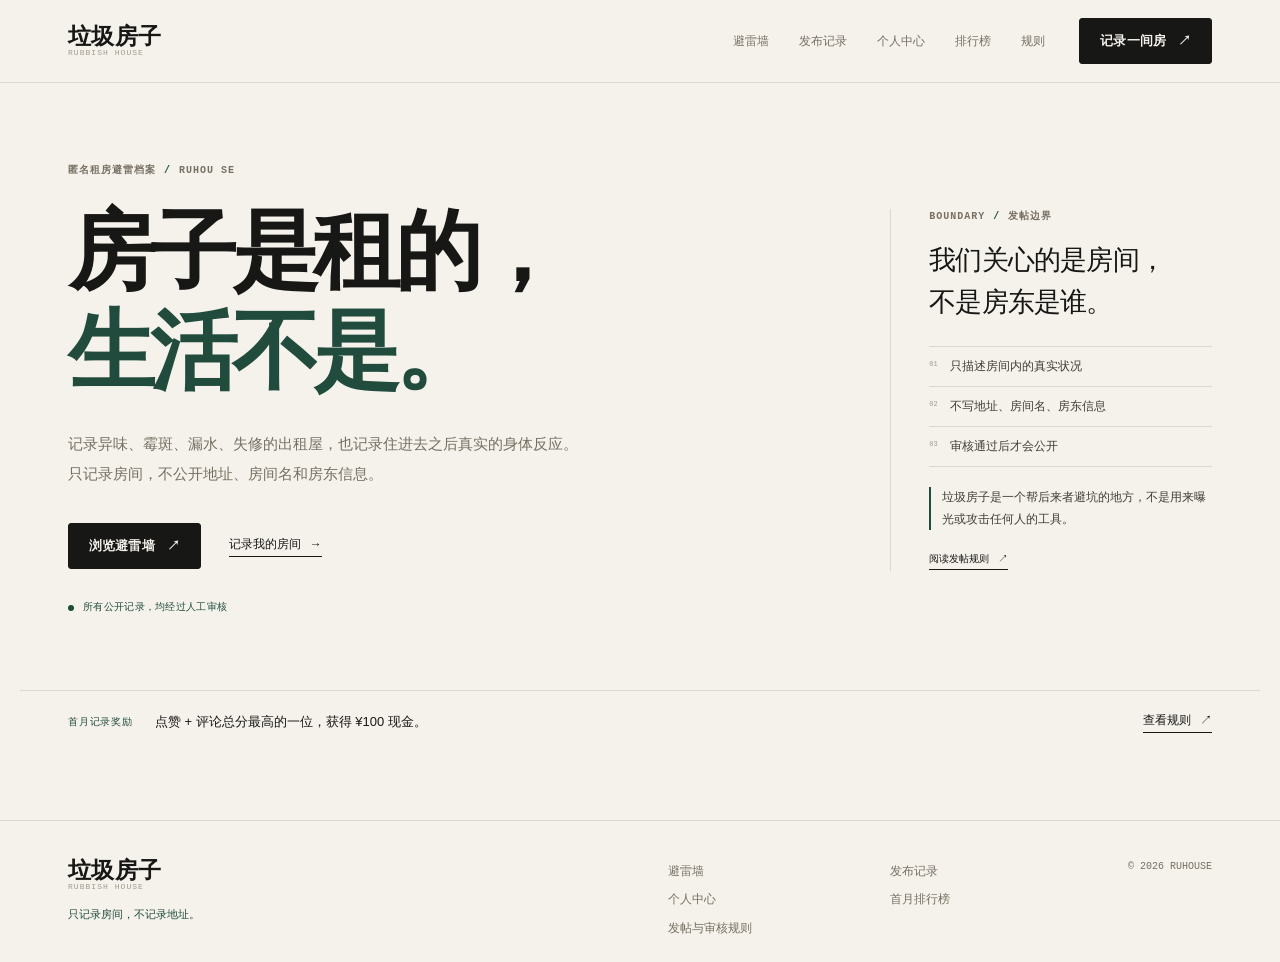
==== commit d46ec10d: "Add leaderboard and like labels" ====
--- a/index.html
+++ b/index.html
@@ -40,7 +40,7 @@
 
     <section class="home-note shell">
       <p>首月记录奖励</p>
-      <strong>投票 + 评论总分最高的一位，获得 ¥100 现金。</strong>
+      <strong>点赞 + 评论总分最高的一位，获得 ¥100 现金。</strong>
       <a class="text-link" href="rules.html">查看规则 <span aria-hidden="true">↗</span></a>
     </section>
   </main>
--- a/styles.css
+++ b/styles.css
@@ -614,6 +614,58 @@
   margin-top: 24px;
 }
 
+.wall-search-row {
+  display: flex;
+  align-items: flex-end;
+  gap: 16px;
+  padding-bottom: 16px;
+}
+
+.wall-search {
+  display: flex;
+  flex: 1;
+  flex-direction: column;
+  gap: 7px;
+}
+
+.wall-search .eyebrow {
+  font-size: 9px;
+}
+
+.wall-search input {
+  width: 100%;
+  height: 44px;
+  padding: 0 13px;
+  border: 1px solid var(--line);
+  border-radius: 2px;
+  outline: none;
+  background: var(--surface);
+  color: var(--ink);
+  font-size: 13px;
+  transition: border-color 0.2s ease;
+}
+
+.wall-search input:focus {
+  border-color: var(--ink);
+}
+
+.wall-search input::placeholder {
+  color: var(--faint);
+  font-size: 11.5px;
+}
+
+.wall-search-row .text-button {
+  min-height: 44px;
+}
+
+@media (max-width: 760px) {
+  .wall-search-row {
+    align-items: stretch;
+    flex-direction: column;
+    gap: 8px;
+  }
+}
+
 .wall-toolbar {
   display: flex;
   align-items: center;
@@ -3661,3 +3713,421 @@
   margin-left: 2px;
   white-space: nowrap;
 }
+
+.comment__report {
+  margin-left: auto;
+  color: var(--rust);
+  font-size: 10px;
+}
+
+.admin-comment-moderation {
+  margin-top: 30px;
+  padding-top: 24px;
+  border-top: 1px solid var(--line);
+}
+
+.admin-section-heading {
+  display: flex;
+  align-items: flex-end;
+  justify-content: space-between;
+  gap: 18px;
+  margin-bottom: 14px;
+}
+
+.admin-section-heading h2 {
+  margin-top: 7px;
+  font-size: clamp(25px, 2.8vw, 32px);
+  line-height: 1.2;
+}
+
+.admin-section-heading--posts {
+  margin-top: 0;
+  margin-bottom: 0;
+}
+
+.admin-comment-moderation .admin-state {
+  min-height: 90px;
+}
+
+.admin-section-divider {
+  margin: 28px 0 22px;
+  border-top: 1px solid var(--line);
+}
+
+.count-badge {
+  display: inline-grid;
+  min-width: 20px;
+  height: 20px;
+  place-items: center;
+  margin-left: 6px;
+  padding: 0 6px;
+  border: 1px solid #c5d5c8;
+  border-radius: 20px;
+  background: var(--pine-soft);
+  color: var(--pine);
+  font-family: var(--font-mono);
+  font-size: 8px;
+  font-weight: 500;
+  vertical-align: 2px;
+}
+
+.comment-review-list {
+  display: flex;
+  flex-direction: column;
+}
+
+.comment-review-item {
+  padding: 18px 0;
+  border-top: 1px solid var(--line);
+}
+
+.comment-review-item__topline {
+  display: flex;
+  flex-wrap: wrap;
+  align-items: center;
+  gap: 12px;
+  color: var(--rust);
+  font-family: var(--font-mono);
+  font-size: 9px;
+}
+
+.comment-review-item__topline span + span {
+  color: var(--faint);
+}
+
+.comment-review-item__content {
+  max-width: 820px;
+  margin: 10px 0;
+  padding: 11px 14px;
+  border-left: 2px solid var(--rust);
+  background: var(--surface);
+  color: var(--ink-soft);
+  font-size: 13px;
+  line-height: 1.85;
+  white-space: pre-wrap;
+}
+
+.comment-review-item__reasons {
+  margin-bottom: 4px;
+  color: var(--rust);
+  font-size: 10.5px;
+  line-height: 1.7;
+}
+
+.comment-review-item__meta {
+  color: var(--faint);
+  font-size: 10px;
+  line-height: 1.7;
+}
+
+.comment-review-item__actions {
+  display: flex;
+  flex-wrap: wrap;
+  gap: 8px;
+  margin-top: 12px;
+}
+
+.account-panel {
+  margin-top: 22px;
+  padding: 24px;
+  border: 1px solid var(--line);
+  background: var(--surface);
+}
+
+.account-panel__head {
+  display: flex;
+  align-items: flex-start;
+  justify-content: space-between;
+  gap: 20px;
+}
+
+.account-panel h2 {
+  margin-top: 6px;
+  font-size: clamp(24px, 2.8vw, 32px);
+  line-height: 1.3;
+}
+
+.account-panel__intro {
+  max-width: 780px;
+  margin: 12px 0 0;
+  color: var(--muted);
+  font-size: 12px;
+  line-height: 1.9;
+}
+
+.account-panel__intro strong {
+  color: var(--ink);
+  font-weight: 500;
+}
+
+.account-message {
+  margin-top: 12px;
+  color: var(--pine);
+  font-size: 11.5px;
+  line-height: 1.7;
+}
+
+.account-form {
+  display: grid;
+  grid-template-columns: minmax(0, 1fr) minmax(0, 0.7fr) auto;
+  gap: 12px;
+  align-items: end;
+  margin-top: 18px;
+}
+
+.account-form .field {
+  gap: 5px;
+}
+
+.account-form .btn {
+  min-height: 44px;
+  white-space: nowrap;
+}
+
+.account-login {
+  margin-top: 22px;
+  padding-top: 16px;
+  border-top: 1px solid var(--line);
+}
+
+.account-login summary {
+  color: var(--pine);
+  font-size: 12px;
+  font-weight: 500;
+  cursor: pointer;
+  list-style-position: outside;
+}
+
+.account-login > .form-hint {
+  margin-top: 9px;
+}
+
+.account-login .account-form {
+  margin-top: 12px;
+}
+
+.account-panel__actions {
+  display: flex;
+  justify-content: flex-end;
+  margin-top: 18px;
+}
+
+.account-panel .form-hint--error {
+  margin-top: 12px;
+}
+
+@media (max-width: 760px) {
+  .account-panel {
+    padding: 18px;
+  }
+
+  .account-panel__head {
+    flex-direction: column;
+    gap: 9px;
+  }
+
+  .account-form {
+    grid-template-columns: minmax(0, 1fr);
+  }
+
+  .account-form .btn {
+    width: 100%;
+  }
+
+  .account-panel__actions {
+    justify-content: flex-start;
+  }
+}
+
+@media (max-width: 760px) {
+  .admin-section-heading {
+    align-items: flex-start;
+    flex-direction: column;
+    gap: 8px;
+  }
+
+  .comment__report {
+    margin-left: 0;
+  }
+}
+
+.leaderboard-page {
+  max-width: 1000px;
+}
+
+.board-note {
+  display: flex;
+  flex-wrap: wrap;
+  align-items: baseline;
+  gap: 10px 24px;
+  margin-top: 26px;
+  padding: 16px 0;
+  border-top: 1px solid var(--line);
+  border-bottom: 1px solid var(--line);
+}
+
+.board-note p {
+  margin: 0;
+  color: var(--muted);
+  font-size: 11px;
+  line-height: 1.8;
+}
+
+.board {
+  margin-top: 38px;
+}
+
+.board-heading {
+  display: flex;
+  align-items: flex-end;
+  justify-content: space-between;
+  gap: 20px;
+  margin-bottom: 18px;
+}
+
+.board-heading h2 {
+  font-size: clamp(28px, 3vw, 36px);
+}
+
+.board-heading > span {
+  color: var(--faint);
+  font-family: var(--font-mono);
+  font-size: 9px;
+}
+
+.board-head,
+.board-row {
+  display: grid;
+  grid-template-columns: 58px minmax(0, 1fr) 76px 76px 76px;
+  gap: 16px;
+  align-items: center;
+}
+
+.board-head {
+  padding: 0 0 10px;
+  border-bottom: 1px solid var(--ink);
+  color: var(--faint);
+  font-family: var(--font-mono);
+  font-size: 8px;
+  letter-spacing: 0.05em;
+}
+
+.board-head span:not(:first-child):not(:nth-child(2)) {
+  text-align: right;
+}
+
+.board-row {
+  padding: 17px 0;
+  border-bottom: 1px solid var(--line);
+}
+
+.board-row.is-top .board-rank {
+  color: var(--pine);
+}
+
+.board-rank {
+  color: var(--line-strong);
+  font-family: var(--font-display);
+  font-size: 24px;
+  font-weight: 600;
+  line-height: 1;
+}
+
+.board-author {
+  display: flex;
+  min-width: 0;
+  flex-direction: column;
+  gap: 3px;
+}
+
+.board-author strong {
+  overflow: hidden;
+  color: var(--ink);
+  font-size: 13px;
+  font-weight: 500;
+  text-overflow: ellipsis;
+  white-space: nowrap;
+}
+
+.board-author span {
+  color: var(--faint);
+  font-size: 9px;
+}
+
+.board-stat,
+.board-score {
+  display: flex;
+  flex-direction: column;
+  align-items: flex-end;
+  gap: 2px;
+}
+
+.board-stat b,
+.board-score b {
+  font-family: var(--font-display);
+  font-size: 21px;
+  font-weight: 600;
+  line-height: 1;
+}
+
+.board-stat small,
+.board-score small {
+  color: var(--faint);
+  font-family: var(--font-mono);
+  font-size: 7px;
+}
+
+.board-score b {
+  color: var(--pine);
+  font-size: 26px;
+}
+
+.board-state {
+  display: flex;
+  min-height: 160px;
+  align-items: center;
+  justify-content: center;
+  gap: 10px;
+  color: var(--muted);
+  font-size: 11.5px;
+}
+
+@media (max-width: 760px) {
+  .board-note {
+    align-items: flex-start;
+    flex-direction: column;
+    gap: 6px;
+  }
+
+  .board-head,
+  .board-row {
+    grid-template-columns: 38px minmax(0, 1fr) 48px 48px 54px;
+    gap: 8px;
+  }
+
+  .board-rank {
+    font-size: 20px;
+  }
+
+  .board-author strong {
+    font-size: 12px;
+  }
+
+  .board-stat b,
+  .board-score b {
+    font-size: 18px;
+  }
+
+  .board-score b {
+    font-size: 22px;
+  }
+
+  .board-head {
+    font-size: 7px;
+  }
+
+  .board-stat small,
+  .board-score small {
+    font-size: 6px;
+  }
+}
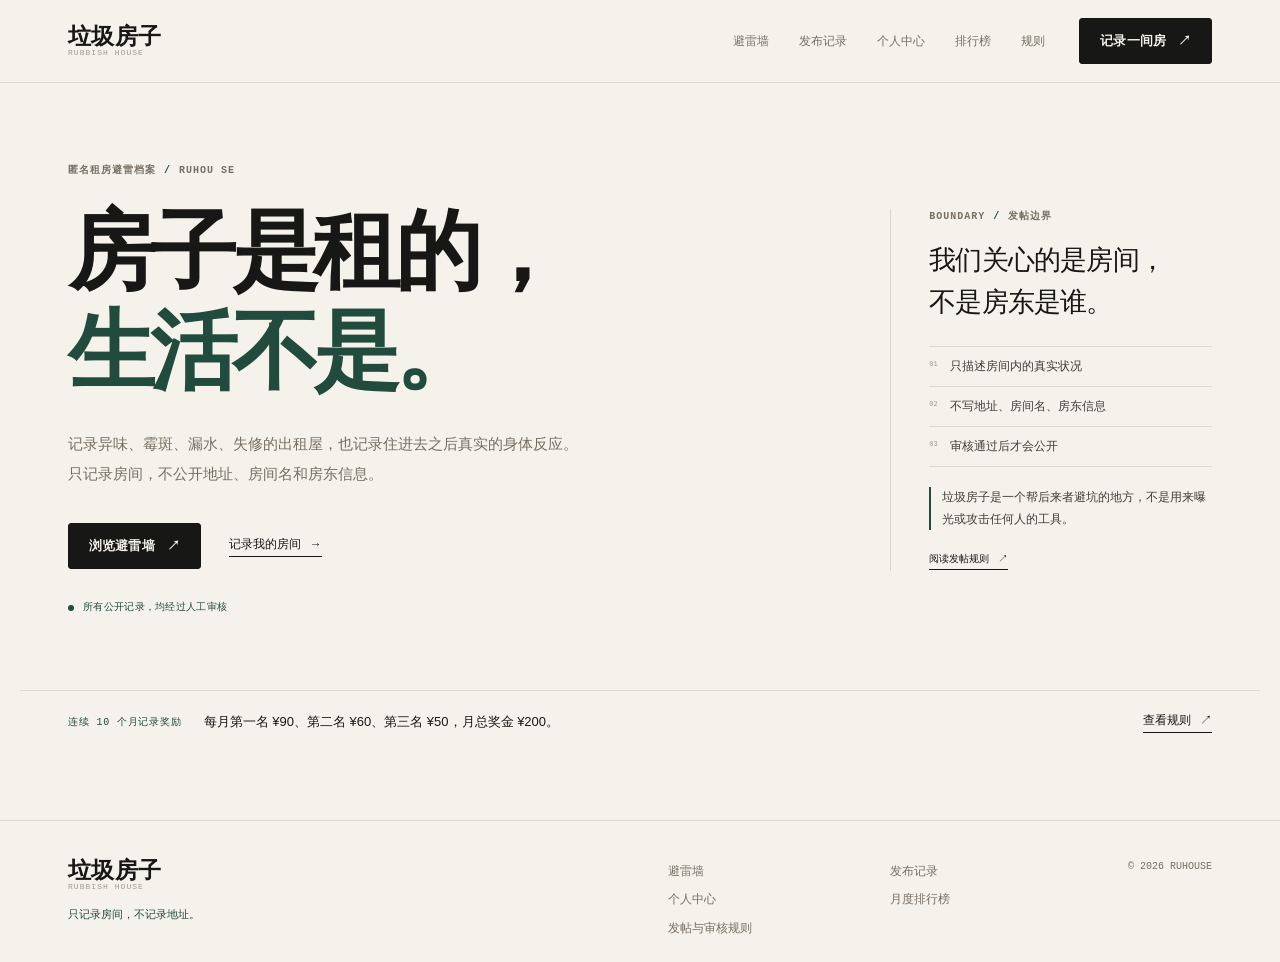
==== commit 7f9b4156: "Update monthly reward rules and leaderboard" ====
--- a/index.html
+++ b/index.html
@@ -39,8 +39,8 @@
     </section>
 
     <section class="home-note shell">
-      <p>首月记录奖励</p>
-      <strong>点赞 + 评论总分最高的一位，获得 ¥100 现金。</strong>
+      <p>连续 10 个月记录奖励</p>
+      <strong>每月第一名 ¥90、第二名 ¥60、第三名 ¥50，月总奖金 ¥200。</strong>
       <a class="text-link" href="rules.html">查看规则 <span aria-hidden="true">↗</span></a>
     </section>
   </main>
--- a/styles.css
+++ b/styles.css
@@ -3827,6 +3827,166 @@
   margin-top: 12px;
 }
 
+.admin-account-moderation {
+  margin-top: 30px;
+  padding-top: 24px;
+  border-top: 1px solid var(--line);
+}
+
+.admin-account-warning {
+  max-width: 760px;
+  margin-top: 4px;
+  color: var(--muted);
+  font-size: 11.5px;
+  line-height: 1.9;
+}
+
+.admin-delete-form {
+  display: flex;
+  max-width: 700px;
+  align-items: flex-end;
+  gap: 12px;
+  margin-top: 16px;
+}
+
+.admin-delete-form .field {
+  flex: 1;
+}
+
+.admin-delete-form .btn {
+  min-height: 44px;
+  white-space: nowrap;
+}
+
+.admin-account-moderation .form-hint {
+  max-width: 700px;
+  margin-top: 12px;
+}
+
+.admin-accounts-toolbar {
+  display: flex;
+  align-items: flex-end;
+  justify-content: space-between;
+  gap: 20px;
+  margin-top: 24px;
+}
+
+.admin-accounts-toolbar h3 {
+  margin-top: 5px;
+  font-size: 22px;
+  line-height: 1.3;
+}
+
+.admin-email-list {
+  max-height: 420px;
+  overflow-y: auto;
+  border-top: 1px solid var(--line);
+}
+
+.admin-email-row {
+  display: grid;
+  grid-template-columns: minmax(0, 1.3fr) minmax(0, 0.9fr) auto;
+  align-items: center;
+  gap: 18px;
+  padding: 14px 0;
+  border-bottom: 1px solid var(--line);
+}
+
+.admin-email-row__main {
+  display: flex;
+  min-width: 0;
+  flex-direction: column;
+  gap: 6px;
+}
+
+.admin-email-row__main strong {
+  overflow: hidden;
+  color: var(--ink);
+  font-family: var(--font-mono);
+  font-size: 11px;
+  font-weight: 500;
+  text-overflow: ellipsis;
+  white-space: nowrap;
+}
+
+.admin-email-row__badges {
+  display: flex;
+  flex-wrap: wrap;
+  gap: 5px;
+}
+
+.account-badge {
+  display: inline-block;
+  padding: 2px 6px;
+  border: 1px solid var(--line);
+  color: var(--muted);
+  font-family: var(--font-mono);
+  font-size: 7px;
+  line-height: 1.4;
+}
+
+.admin-email-row__meta {
+  display: flex;
+  flex-direction: column;
+  gap: 3px;
+  color: var(--faint);
+  font-size: 9px;
+  line-height: 1.5;
+}
+
+.admin-email-row__action {
+  text-align: right;
+}
+
+.admin-email-row__locked {
+  color: var(--faint);
+  font-size: 9px;
+}
+
+.admin-subheading {
+  margin-top: 26px;
+  padding-top: 20px;
+  border-top: 1px solid var(--line);
+  font-size: 20px;
+}
+
+@media (max-width: 760px) {
+  .admin-accounts-toolbar {
+    align-items: flex-start;
+    flex-direction: column;
+    gap: 8px;
+  }
+
+  .admin-email-row {
+    grid-template-columns: minmax(0, 1fr) auto;
+    gap: 8px 12px;
+  }
+
+  .admin-email-row__meta {
+    grid-column: 1 / -1;
+    grid-row: 2;
+    flex-direction: row;
+    flex-wrap: wrap;
+    gap: 4px 12px;
+  }
+
+  .admin-email-row__action {
+    grid-column: 2;
+    grid-row: 1;
+  }
+}
+
+@media (max-width: 760px) {
+  .admin-delete-form {
+    align-items: stretch;
+    flex-direction: column;
+  }
+
+  .admin-delete-form .btn {
+    width: 100%;
+  }
+}
+
 .account-panel {
   margin-top: 22px;
   padding: 24px;
@@ -3973,8 +4133,38 @@
   line-height: 1.8;
 }
 
+.board-months {
+  display: flex;
+  flex-wrap: wrap;
+  gap: 6px;
+  margin-top: 18px;
+}
+
+.month-button {
+  padding: 8px 11px;
+  border: 1px solid var(--line);
+  background: transparent;
+  color: var(--muted);
+  font-family: var(--font-mono);
+  font-size: 8px;
+  line-height: 1;
+  cursor: pointer;
+  transition: background 0.2s ease, color 0.2s ease, border-color 0.2s ease;
+}
+
+.month-button:hover {
+  border-color: var(--ink);
+  color: var(--ink);
+}
+
+.month-button.is-active {
+  border-color: var(--ink);
+  background: var(--ink);
+  color: var(--paper);
+}
+
 .board {
-  margin-top: 38px;
+  margin-top: 28px;
 }
 
 .board-heading {
@@ -4054,6 +4244,13 @@
   font-size: 9px;
 }
 
+.board-prize {
+  color: var(--pine) !important;
+  font-family: var(--font-mono);
+  font-size: 8px !important;
+  letter-spacing: 0.03em;
+}
+
 .board-stat,
 .board-score {
   display: flex;
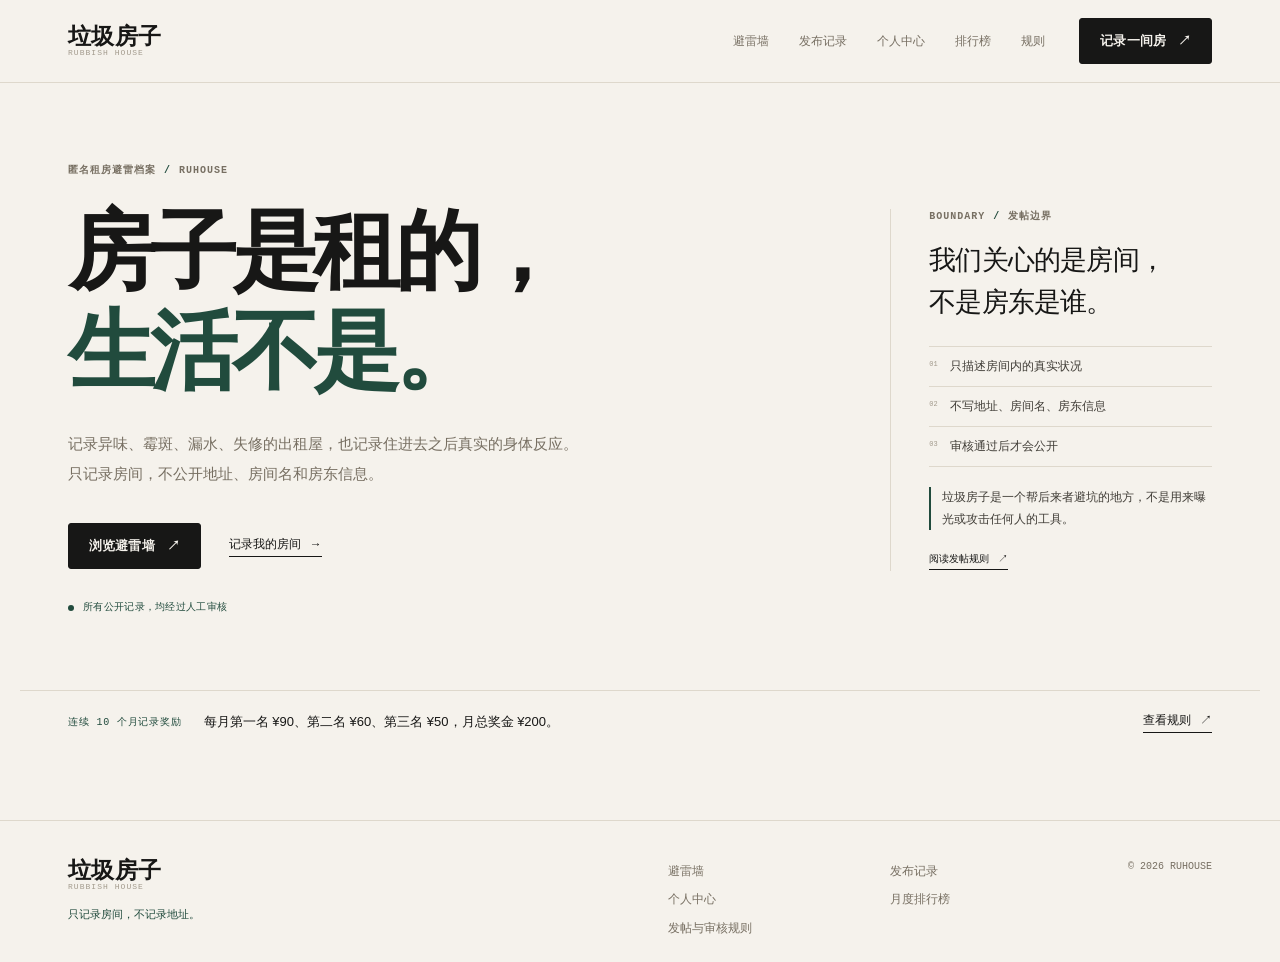
==== commit 13ef3f19: "Add SEO metadata, sitemap and search indexing hints" ====
--- a/index.html
+++ b/index.html
@@ -4,10 +4,28 @@
   <meta charset="UTF-8">
   <meta name="viewport" content="width=device-width, initial-scale=1.0">
   <meta name="theme-color" content="#f5f2ec">
+  <meta name="robots" content="index, follow">
   <meta name="description" content="Rubbish House 垃圾房子：匿名租房避雷档案。只记录房间，不公开地址、房间名和房东信息。所有内容经管理员审核后公开。">
   <title>垃圾房子 Rubbish House｜租房避雷档案</title>
+  <link rel="canonical" href="https://cozy-dodol-24777a.netlify.app/">
+  <meta property="og:type" content="website">
+  <meta property="og:site_name" content="垃圾房子 Rubbish House">
+  <meta property="og:title" content="垃圾房子 Rubbish House｜租房避雷档案">
+  <meta property="og:description" content="匿名记录出租屋的异味、霉斑、漏水和身体反应。只记录房间，不曝光个人。">
+  <meta property="og:url" content="https://cozy-dodol-24777a.netlify.app/">
   <link rel="icon" type="image/svg+xml" href="assets/favicon.svg">
   <link rel="stylesheet" href="styles.css">
+  <script type="application/ld+json">
+  {
+    "@context": "https://schema.org",
+    "@type": "WebSite",
+    "name": "垃圾房子 Rubbish House",
+    "alternateName": ["Rubbish House", "ruhouse", "垃圾房子"],
+    "url": "https://cozy-dodol-24777a.netlify.app/",
+    "description": "匿名租房避雷档案，只记录房间，不公开地址、房间名和房东信息。",
+    "inLanguage": "zh-CN"
+  }
+  </script>
 </head>
 <body data-page="home">
   <div data-site-header></div>
@@ -15,7 +33,7 @@
   <main>
     <section class="home-hero home-hero--minimal shell">
       <div class="hero-copy">
-        <p class="eyebrow">匿名租房避雷档案 <span>/</span> RUHOU SE</p>
+        <p class="eyebrow">匿名租房避雷档案 <span>/</span> RUHOUSE</p>
         <h1 class="hero-title">房子是租的，<br><em>生活不是。</em></h1>
         <p class="hero-intro">记录异味、霉斑、漏水、失修的出租屋，也记录住进去之后真实的身体反应。只记录房间，不公开地址、房间名和房东信息。</p>
         <div class="hero-actions">
--- a/styles.css
+++ b/styles.css
@@ -4068,7 +4068,10 @@
 
 .account-panel__actions {
   display: flex;
+  flex-wrap: wrap;
+  align-items: center;
   justify-content: flex-end;
+  gap: 18px;
   margin-top: 18px;
 }
 
